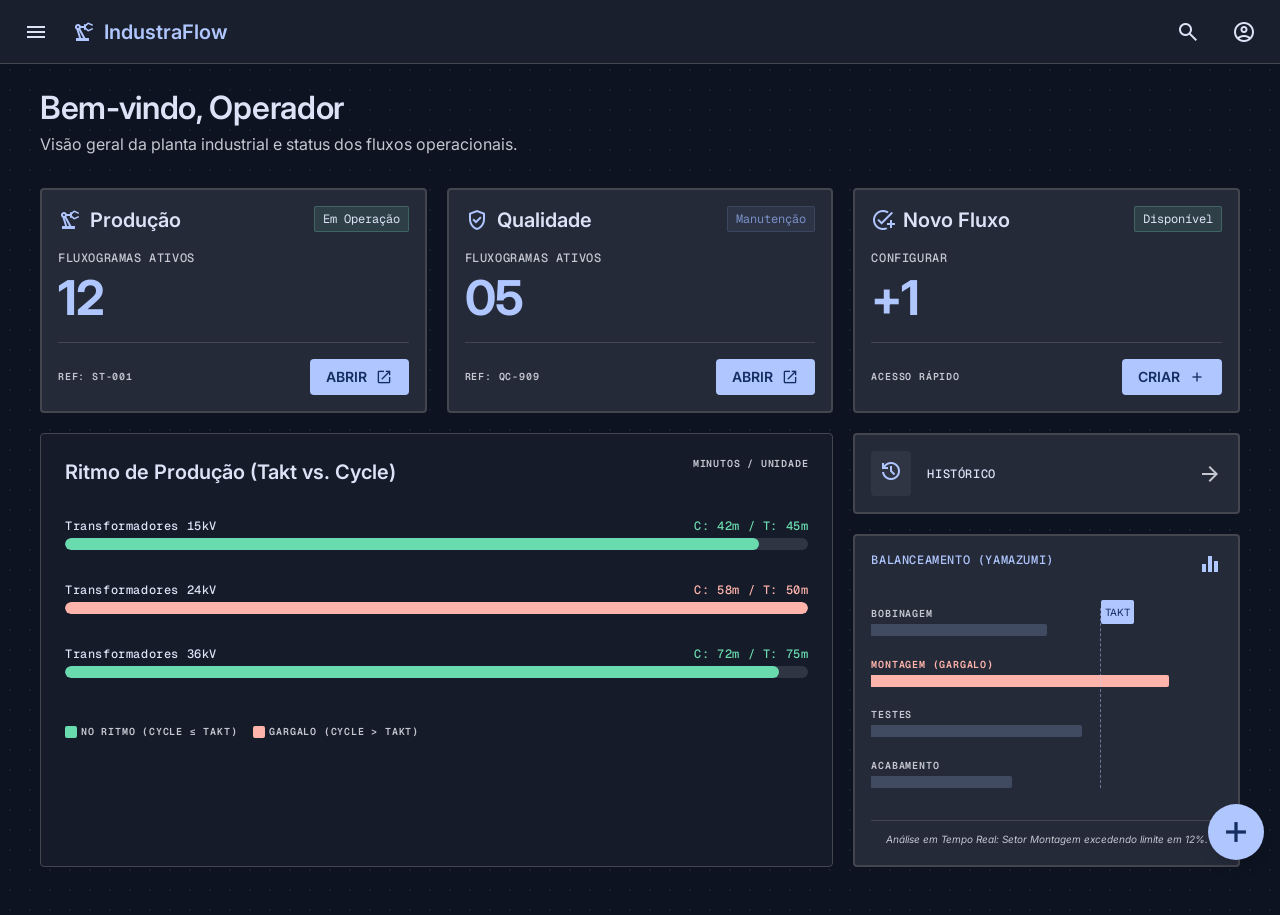
==== dashboard.html @ adefdf3d "feat: Initial commit with IndustraFlow App UI" ====
<!DOCTYPE html>
<html lang="pt-br">
<head>
<meta charset="utf-8"/>
<meta name="viewport" content="width=device-width, initial-scale=1.0"/>
<title>IndustraFlow | Dashboard</title>
<link rel="preconnect" href="https://fonts.googleapis.com"/>
<link href="https://fonts.googleapis.com/css2?family=Inter:wght@400;500;600;700&family=Geist+Mono:wght@400;500;600&family=Material+Symbols+Outlined:opsz,wght,FILL,GRAD@24,400,0,0&display=swap" rel="stylesheet"/>
<link rel="stylesheet" href="style.css"/>
</head>
<body class="selection:bg-secondary selection:text-on-secondary">

<!-- Top Navigation -->
<header class="app-header">
  <div class="header-left">
    <button class="material-symbols-outlined icon-btn" onclick="toggleSidebar()">menu</button>
    <div style="display:flex; align-items:center; gap:8px;">
      <span class="material-symbols-outlined brand-icon">precision_manufacturing</span>
      <h1 class="font-headline-sm text-primary" style="margin:0;">IndustraFlow</h1>
    </div>
  </div>
  <div class="header-right">
    <button class="material-symbols-outlined icon-btn">search</button>
    <button class="material-symbols-outlined icon-btn">account_circle</button>
  </div>
</header>

<!-- Sidebar -->
<div id="sidebar" class="sidebar">
  <div class="sidebar-header">
    <div style="display:flex; align-items:center; gap:8px;">
      <span class="material-symbols-outlined brand-icon">precision_manufacturing</span>
      <span class="font-headline-sm">IndustraFlow</span>
    </div>
    <button class="material-symbols-outlined icon-btn" onclick="toggleSidebar()">close</button>
  </div>
  <nav class="sidebar-nav">
    <a href="dashboard.html" class="nav-item active">
      <span class="material-symbols-outlined" style="font-variation-settings: 'FILL' 1;">dashboard</span>
      <span class="font-label-md">DASHBOARD</span>
    </a>
    <a href="editor.html" class="nav-item">
      <span class="material-symbols-outlined">schema</span>
      <span class="font-label-md">EDITOR</span>
    </a>
    <a href="#" class="nav-item">
      <span class="material-symbols-outlined">analytics</span>
      <span class="font-label-md">MÉTRICAS</span>
    </a>
    <a href="#" class="nav-item">
      <span class="material-symbols-outlined">ios_share</span>
      <span class="font-label-md">COMPARTILHAR</span>
    </a>
  </nav>
  <div class="sidebar-footer">
    <div class="profile-item">
      <span class="material-symbols-outlined text-primary">account_circle</span>
      <span class="font-body-md text-on-surface">Perfil do Operador</span>
    </div>
  </div>
</div>

<main class="main-dashboard flow-grid">
  <!-- Welcome Section -->
  <section class="welcome-sec">
    <h2 class="font-headline-lg" style="margin-bottom:4px;">Bem-vindo, Operador</h2>
    <p class="font-body-lg text-on-surface-variant">Visão geral da planta industrial e status dos fluxos operacionais.</p>
  </section>

  <!-- Dashboard Grid -->
  <div class="dashboard-grid">
    <!-- Setor Produção -->
    <div class="card col-4 status-bar-active">
      <div class="card-header">
        <div class="card-title-group">
          <span class="material-symbols-outlined text-primary">precision_manufacturing</span>
          <h3 class="font-headline-sm">Produção</h3>
        </div>
        <span class="badge badge-active">Em Operação</span>
      </div>
      <div class="card-body">
        <span class="font-label-md text-on-surface-variant">FLUXOGRAMAS ATIVOS</span>
        <span class="font-display-lg text-primary">12</span>
      </div>
      <div class="card-footer">
        <span class="font-label-sm text-on-surface-variant">Ref: ST-001</span>
        <button class="btn-primary" onclick="window.location.href='editor.html'">
          ABRIR <span class="material-symbols-outlined" style="font-size:18px">open_in_new</span>
        </button>
      </div>
    </div>

    <!-- Setor Qualidade -->
    <div class="card col-4 status-bar-maintenance">
      <div class="card-header">
        <div class="card-title-group">
          <span class="material-symbols-outlined text-primary">verified_user</span>
          <h3 class="font-headline-sm">Qualidade</h3>
        </div>
        <span class="badge badge-maint">Manutenção</span>
      </div>
      <div class="card-body">
        <span class="font-label-md text-on-surface-variant">FLUXOGRAMAS ATIVOS</span>
        <span class="font-display-lg text-primary">05</span>
      </div>
      <div class="card-footer">
        <span class="font-label-sm text-on-surface-variant">Ref: QC-909</span>
        <button class="btn-primary" onclick="window.location.href='editor.html'">
          ABRIR <span class="material-symbols-outlined" style="font-size:18px">open_in_new</span>
        </button>
      </div>
    </div>

    <!-- Novo Fluxo -->
    <div class="card col-4 status-bar-active">
      <div class="card-header">
        <div class="card-title-group">
          <span class="material-symbols-outlined text-primary">add_task</span>
          <h3 class="font-headline-sm">Novo Fluxo</h3>
        </div>
        <span class="badge badge-active">Disponível</span>
      </div>
      <div class="card-body">
        <span class="font-label-md text-on-surface-variant">CONFIGURAR</span>
        <span class="font-display-lg text-primary">+1</span>
      </div>
      <div class="card-footer">
        <span class="font-label-sm text-on-surface-variant">Acesso Rápido</span>
        <button class="btn-primary" onclick="window.location.href='editor.html'">
          CRIAR <span class="material-symbols-outlined" style="font-size:18px">add</span>
        </button>
      </div>
    </div>

    <!-- Status Takt -->
    <div class="card col-8 status-card">
      <div class="card-header" style="margin-bottom:16px;">
        <h4 class="font-headline-sm">Ritmo de Produção (Takt vs. Cycle)</h4>
        <span class="font-label-sm text-on-surface-variant">Minutos / Unidade</span>
      </div>
      
      <div class="progress-item">
        <div class="progress-header">
          <span class="font-label-md">Transformadores 15kV</span>
          <span class="font-label-md text-tertiary">C: 42m / T: 45m</span>
        </div>
        <div class="progress-track">
          <div class="progress-fill bg-tertiary" style="width: 93.3%"></div>
        </div>
      </div>

      <div class="progress-item">
        <div class="progress-header">
          <span class="font-label-md">Transformadores 24kV</span>
          <span class="font-label-md text-error">C: 58m / T: 50m</span>
        </div>
        <div class="progress-track">
          <div class="progress-fill bg-error" style="width: 100%"></div>
        </div>
      </div>

      <div class="progress-item">
        <div class="progress-header">
          <span class="font-label-md">Transformadores 36kV</span>
          <span class="font-label-md text-tertiary">C: 72m / T: 75m</span>
        </div>
        <div class="progress-track">
          <div class="progress-fill bg-tertiary" style="width: 96%"></div>
        </div>
      </div>

      <div style="display:flex; gap:16px; margin-top:16px;">
        <div style="display:flex; align-items:center; gap:4px;">
          <div style="width:12px; height:12px; border-radius:2px;" class="bg-tertiary"></div>
          <span class="font-label-sm text-on-surface-variant">No Ritmo (Cycle ≤ Takt)</span>
        </div>
        <div style="display:flex; align-items:center; gap:4px;">
          <div style="width:12px; height:12px; border-radius:2px;" class="bg-error"></div>
          <span class="font-label-sm text-on-surface-variant">Gargalo (Cycle > Takt)</span>
        </div>
      </div>
    </div>

    <!-- Right Side Sidebar Info -->
    <div class="col-4" style="display:flex; flex-direction:column; gap:20px;">
      <div class="card" style="flex-direction:row; justify-content:space-between; align-items:center; cursor:pointer;">
        <div style="display:flex; align-items:center; gap:16px;">
          <div style="padding:8px; background:var(--surface-container-highest); border-radius:4px;">
            <span class="material-symbols-outlined text-primary">history</span>
          </div>
          <span class="font-label-md text-on-surface">HISTÓRICO</span>
        </div>
        <span class="material-symbols-outlined text-on-surface-variant">arrow_forward</span>
      </div>

      <div class="card">
        <div class="card-header" style="margin-bottom:16px;">
          <span class="font-label-md text-primary font-bold">BALANCEAMENTO (YAMAZUMI)</span>
          <span class="material-symbols-outlined text-primary">equalizer</span>
        </div>
        
        <div style="position:relative; height:180px; display:flex; flex-direction:column; justify-content:space-between;">
          <div style="position:absolute; right:25%; top:0; bottom:0; border-left:1px dashed rgba(176,198,255,0.5); z-index:10; display:flex; flex-direction:column; align-items:center;">
            <span style="background:var(--primary); color:var(--on-primary); font-size:10px; padding:2px 4px; border-radius:2px; transform:translateY(-8px);">TAKT</span>
          </div>
          
          <div style="display:flex; flex-direction:column; gap:4px;">
            <span class="font-label-sm text-on-surface-variant">Bobinagem</span>
            <div style="height:12px; background:rgba(176,198,255,0.2); width:50%; border-radius:0 2px 2px 0;"></div>
          </div>
          <div style="display:flex; flex-direction:column; gap:4px;">
            <span class="font-label-sm text-error font-bold">Montagem (Gargalo)</span>
            <div style="height:12px; background:var(--error); width:85%; border-radius:0 2px 2px 0;"></div>
          </div>
          <div style="display:flex; flex-direction:column; gap:4px;">
            <span class="font-label-sm text-on-surface-variant">Testes</span>
            <div style="height:12px; background:rgba(176,198,255,0.2); width:60%; border-radius:0 2px 2px 0;"></div>
          </div>
          <div style="display:flex; flex-direction:column; gap:4px;">
            <span class="font-label-sm text-on-surface-variant">Acabamento</span>
            <div style="height:12px; background:rgba(176,198,255,0.2); width:40%; border-radius:0 2px 2px 0;"></div>
          </div>
        </div>
        <p style="font-size:10px; color:var(--on-surface-variant); font-style:italic; text-align:center; border-top:1px solid var(--outline-variant); padding-top:8px; margin-top:16px;">
          Análise em Tempo Real: Setor Montagem excedendo limite em 12%.
        </p>
      </div>
    </div>

  </div>
</main>

<button class="fab" onclick="window.location.href='editor.html'">
  <span class="material-symbols-outlined" style="font-variation-settings: 'wght' 600; font-size: 32px;">add</span>
</button>

<script>
function toggleSidebar() {
  document.getElementById('sidebar').classList.toggle('open');
}
</script>
</body>
</html>
---- style.css ----
@charset "UTF-8";

/* ==========================================================================
   CSS VARIABLES - IndustraFlow Design System
   ========================================================================== */
:root {
  /* Colors */
  --surface: #0d1321;
  --surface-dim: #0d1321;
  --surface-bright: #333948;
  --surface-container-lowest: #080e1b;
  --surface-container-low: #151b29;
  --surface-container: #191f2d;
  --surface-container-high: #242a38;
  --surface-container-highest: #2f3543;
  --on-surface: #dde2f6;
  --on-surface-variant: #c5c6d0;
  --inverse-surface: #dde2f6;
  --inverse-on-surface: #2a303f;
  --outline: #8e909a;
  --outline-variant: #44464f;
  --primary: #b0c6ff;
  --on-primary: #152e60;
  --primary-container: #7a90c7;
  --on-primary-container: #0c2759;
  --inverse-primary: #475d91;
  --secondary: #b3ccc1;
  --on-secondary: #1e352d;
  --secondary-container: #374e45;
  --on-secondary-container: #a5beb3;
  --tertiary: #6adbaf;
  --on-tertiary: #003827;
  --tertiary-container: #28a37b;
  --on-tertiary-container: #003121;
  --error: #ffb4ab;
  --on-error: #690005;
  --error-container: #93000a;
  --on-error-container: #ffdad6;
  --background: #0d1321;
  --on-background: #dde2f6;
  --surface-variant: #2f3543;

  /* Typography */
  --font-sans: 'Inter', sans-serif;
  --font-mono: 'Geist Mono', 'Geist', monospace;

  /* Layout & Spacing */
  --spacing-xs: 4px;
  --spacing-sm: 8px;
  --spacing-md: 16px;
  --spacing-lg: 24px;
  --spacing-xl: 32px;
  --grid-gutter: 20px;
  --canvas-margin: 40px;

  /* Shapes */
  --radius-sm: 2px;
  --radius-md: 4px;
  --radius-lg: 8px;
  --radius-xl: 12px;
  --radius-full: 9999px;
}

/* ==========================================================================
   RESET & BASE
   ========================================================================== */
*, *::before, *::after { box-sizing: border-box; }
body {
  margin: 0;
  padding: 0;
  background-color: var(--background);
  color: var(--on-background);
  font-family: var(--font-sans);
  font-size: 14px;
  line-height: 20px;
  -webkit-font-smoothing: antialiased;
}

h1, h2, h3, h4, p { margin: 0; }
a { text-decoration: none; color: inherit; }
button { border: none; background: none; cursor: pointer; font: inherit; color: inherit; }
input { font: inherit; }

/* ==========================================================================
   TYPOGRAPHY
   ========================================================================== */
.font-display-lg { font-size: 48px; font-weight: 700; line-height: 56px; letter-spacing: -0.02em; }
.font-headline-lg { font-size: 32px; font-weight: 600; line-height: 40px; letter-spacing: -0.01em; }
.font-headline-md { font-size: 24px; font-weight: 600; line-height: 32px; }
.font-headline-sm { font-size: 20px; font-weight: 600; line-height: 28px; }
.font-body-lg { font-size: 16px; font-weight: 400; line-height: 24px; }
.font-label-md { font-family: var(--font-mono); font-size: 12px; font-weight: 500; line-height: 16px; letter-spacing: 0.05em; }
.font-label-sm { font-family: var(--font-mono); font-size: 10px; font-weight: 600; line-height: 12px; letter-spacing: 0.08em; text-transform: uppercase; }

/* ==========================================================================
   UTILITIES
   ========================================================================== */
.dot-grid {
  background-image: radial-gradient(circle, var(--outline-variant) 1px, transparent 1px);
  background-size: 20px 20px;
}
.flow-grid {
  background-image: radial-gradient(rgba(142, 144, 154, 0.1) 1px, transparent 1px);
  background-size: 20px 20px;
}
.glass-panel {
  backdrop-filter: blur(12px);
  background-color: rgba(25, 31, 45, 0.8);
}
.diamond { clip-path: polygon(50% 0%, 100% 50%, 50% 100%, 0% 50%); }

.text-primary { color: var(--primary); }
.text-tertiary { color: var(--tertiary); }
.text-error { color: var(--error); }
.text-on-surface { color: var(--on-surface); }
.text-on-surface-variant { color: var(--on-surface-variant); }

/* ==========================================================================
   COMPONENTS
   ========================================================================== */
/* Buttons */
.btn-primary {
  background-color: var(--primary);
  color: var(--on-primary);
  padding: var(--spacing-sm) var(--spacing-md);
  border-radius: var(--radius-md);
  font-weight: 600;
  display: inline-flex;
  align-items: center;
  justify-content: center;
  gap: var(--spacing-sm);
  transition: all 0.2s ease;
}
.btn-primary:hover { filter: brightness(1.1); }
.btn-primary:active { transform: scale(0.95); }
.btn-full { width: 100%; padding: var(--spacing-md); }

/* Status Bars */
.status-bar-active { border-left: 4px solid #87f8ca; }
.status-bar-warning { border-left: 4px solid #ffb4ab; }
.status-bar-maintenance { border-left: 4px solid #7a90c7; }

/* ==========================================================================
   PAGE: LOGIN
   ========================================================================== */
.page-login { overflow: hidden; }
.topbar {
  position: fixed; top: 0; width: 100%; z-index: 50;
  padding: var(--spacing-sm) var(--spacing-md);
  background-color: var(--surface);
  border-bottom: 1px solid var(--outline-variant);
  display: flex; align-items: center; justify-content: space-between;
}
.topbar-brand { display: flex; align-items: center; gap: var(--spacing-sm); }
.brand-icon { color: var(--primary); }
.brand-name { font-size: 20px; font-weight: 700; letter-spacing: -0.02em; }

.login-main {
  position: relative; min-height: 100vh; width: 100%;
  display: flex; align-items: center; justify-content: center;
  padding: 0 var(--canvas-margin);
}
.login-card {
  width: 100%; max-width: 440px; z-index: 10;
  border: 2px solid var(--outline-variant);
  border-radius: var(--radius-lg);
  padding: var(--spacing-xl);
  box-shadow: 0 0 15px rgba(176, 198, 255, 0.05);
  transition: border-color 0.3s ease;
}
.login-card:hover { border-color: var(--primary); }

.login-brand-block { display: flex; flex-direction: column; align-items: center; margin-bottom: var(--spacing-xl); }
.login-icon-wrap { position: relative; width: 80px; height: 80px; margin-bottom: var(--spacing-md); display: flex; align-items: center; justify-content: center; }
.login-icon-glow { position: absolute; inset: 0; background-color: rgba(176, 198, 255, 0.2); border-radius: 50%; filter: blur(16px); }
.login-icon { position: relative; z-index: 10; font-size: 48px; color: var(--primary); }
.login-title { font-size: 24px; font-weight: 600; margin-bottom: var(--spacing-xs); }
.login-subtitle { font-family: var(--font-mono); font-size: 12px; color: var(--on-surface-variant); letter-spacing: 0.1em; }

.login-form { display: flex; flex-direction: column; gap: var(--spacing-lg); }
.field-group { display: flex; flex-direction: column; gap: var(--spacing-xs); }
.field-label { font-family: var(--font-mono); font-size: 10px; color: var(--outline); text-transform: uppercase; letter-spacing: 0.05em; }
.field-wrap { position: relative; display: flex; align-items: center; }
.field-icon { position: absolute; left: var(--spacing-md); color: var(--outline); font-size: 20px; }
.field-input {
  width: 100%; padding: var(--spacing-md) var(--spacing-md) var(--spacing-md) 48px;
  background-color: var(--surface-container-low);
  border: 1px solid var(--outline-variant);
  border-radius: var(--radius-md);
  color: var(--on-surface); outline: none; transition: all 0.2s;
}
.field-input:focus { border-color: var(--primary); box-shadow: 0 0 0 1px var(--primary); }

.login-options { display: flex; align-items: center; justify-content: space-between; }
.checkbox-label { display: flex; align-items: center; gap: var(--spacing-sm); cursor: pointer; }
.checkbox-input { width: 16px; height: 16px; accent-color: var(--primary); }
.checkbox-text { font-family: var(--font-mono); font-size: 12px; color: var(--on-surface-variant); }
.link-primary { font-family: var(--font-mono); font-size: 12px; color: var(--primary); }
.link-primary:hover { text-decoration: underline; }

.spin { animation: spin 1s linear infinite; }
@keyframes spin { 100% { transform: rotate(360deg); } }

.atm-corner { position: absolute; width: 120px; height: 120px; border-color: var(--outline-variant); opacity: 0.2; pointer-events: none; }
.atm-tl { top: 80px; left: 80px; border-left: 1px solid; border-top: 1px solid; }
.atm-br { bottom: 80px; right: 80px; border-right: 1px solid; border-bottom: 1px solid; }
.atm-watermark { position: absolute; top: 50%; left: 40px; transform: translateY(-50%) rotate(90deg); font-family: var(--font-mono); font-size: 10px; color: var(--outline); letter-spacing: 0.5em; opacity: 0.3; user-select: none; }

.login-footer {
  position: fixed; bottom: 0; width: 100%;
  padding: var(--spacing-lg) var(--canvas-margin);
  background-color: var(--surface-container-lowest);
  border-top: 1px solid var(--outline-variant);
  display: flex; flex-direction: column; align-items: center; justify-content: space-between; gap: var(--spacing-md);
}
@media (min-width: 768px) { .login-footer { flex-direction: row; } }
.footer-left { display: flex; align-items: center; gap: var(--spacing-md); }
.footer-brand { font-family: var(--font-mono); font-size: 12px; font-weight: 600; color: var(--outline); }
.footer-copy { font-family: var(--font-mono); font-size: 10px; color: var(--secondary); }
.footer-links { display: flex; gap: var(--spacing-lg); }
.footer-links a { font-family: var(--font-mono); font-size: 10px; color: var(--on-surface-variant); }
.footer-links a:hover { color: var(--primary); }

/* ==========================================================================
   LAYOUTS (Dashboard & Editor)
   ========================================================================== */
.app-header {
  position: fixed; top: 0; width: 100%; z-index: 50; height: 64px;
  background-color: var(--surface-container);
  border-bottom: 1px solid var(--outline-variant);
  display: flex; align-items: center; justify-content: space-between; padding: 0 var(--spacing-md);
}
.header-left, .header-right { display: flex; align-items: center; gap: var(--spacing-md); }
.icon-btn { padding: 8px; border-radius: var(--radius-full); transition: all 0.2s; color: var(--on-surface); }
.icon-btn:hover { background-color: var(--surface-bright); }
.icon-btn:active { transform: scale(0.95); }

.sidebar {
  position: fixed; top: 0; left: 0; bottom: 0; width: 288px; z-index: 60;
  background-color: var(--surface-container-highest);
  border-right: 1px solid var(--outline-variant);
  transform: translateX(-100%); transition: transform 0.3s ease;
  display: flex; flex-direction: column;
}
.sidebar.open { transform: translateX(0); }
.sidebar-header { height: 64px; display: flex; align-items: center; justify-content: space-between; padding: 0 var(--spacing-md); border-bottom: 1px solid var(--outline-variant); background-color: var(--surface-container); }
.sidebar-nav { flex: 1; padding: var(--spacing-md) var(--spacing-sm); display: flex; flex-direction: column; gap: var(--spacing-xs); }
.nav-item {
  display: flex; align-items: center; gap: var(--spacing-md);
  padding: var(--spacing-sm) var(--spacing-md); border-radius: var(--radius-lg);
  color: var(--on-surface-variant); transition: all 0.2s;
}
.nav-item:hover { background-color: var(--surface-variant); color: var(--on-surface); }
.nav-item.active { background-color: var(--primary); color: var(--on-primary); box-shadow: 0 4px 6px -1px rgba(0, 0, 0, 0.1); }
.sidebar-footer { padding: var(--spacing-md); border-top: 1px solid var(--outline-variant); }
.profile-item { display: flex; align-items: center; gap: var(--spacing-sm); }

/* ==========================================================================
   PAGE: DASHBOARD
   ========================================================================== */
.main-dashboard { padding: 88px var(--canvas-margin) 48px; min-height: 100vh; }
.welcome-sec { max-width: 1200px; margin: 0 auto var(--spacing-xl); }

.dashboard-grid {
  max-width: 1200px; margin: 0 auto;
  display: grid; grid-template-columns: 1fr; gap: var(--grid-gutter);
}
@media (min-width: 768px) { .dashboard-grid { grid-template-columns: repeat(12, 1fr); } }

.card {
  background-color: var(--surface-container-high);
  border: 2px solid var(--outline-variant);
  border-radius: var(--radius-md); padding: var(--spacing-md);
  display: flex; flex-direction: column; gap: var(--spacing-md);
  transition: all 0.2s;
}
.card:hover { border-color: var(--primary); }
.col-4 { grid-column: span 4; }
.col-8 { grid-column: span 8; }

.card-header { display: flex; justify-content: space-between; align-items: flex-start; }
.card-title-group { display: flex; align-items: center; gap: var(--spacing-sm); }
.badge { font-family: var(--font-mono); font-size: 12px; padding: 2px 8px; border-radius: var(--radius-sm); border: 1px solid; }
.badge-active { background-color: rgba(135, 248, 202, 0.1); color: var(--tertiary-fixed); border-color: rgba(135, 248, 202, 0.2); }
.badge-maint { background-color: rgba(122, 144, 199, 0.1); color: var(--primary-container); border-color: rgba(122, 144, 199, 0.2); }

.card-body { display: flex; flex-direction: column; gap: var(--spacing-xs); margin-top: auto; }
.card-footer { padding-top: var(--spacing-md); border-top: 1px solid var(--outline-variant); display: flex; justify-content: space-between; align-items: center; }

/* Status Card styling */
.status-card { background-color: var(--surface-container-low); padding: var(--spacing-lg); border-width: 1px; position: relative; overflow: hidden; }
.progress-item { display: flex; flex-direction: column; gap: var(--spacing-xs); margin-bottom: var(--spacing-md); }
.progress-header { display: flex; justify-content: space-between; }
.progress-track { height: 12px; background-color: var(--surface-variant); border-radius: var(--radius-full); overflow: hidden; }
.progress-fill { height: 100%; border-radius: var(--radius-full); }
.bg-tertiary { background-color: var(--tertiary); }
.bg-error { background-color: var(--error); }

.fab {
  position: fixed; bottom: 40px; right: var(--spacing-md); z-index: 40;
  width: 56px; height: 56px; border-radius: var(--radius-full);
  background-color: var(--primary); color: var(--on-primary);
  display: flex; align-items: center; justify-content: center;
  box-shadow: 0 10px 15px -3px rgba(0, 0, 0, 0.1); transition: all 0.2s;
}
.fab:hover { filter: brightness(1.1); }
.fab:active { transform: scale(0.9); }

/* ==========================================================================
   PAGE: EDITOR
   ========================================================================== */
.main-editor { position: relative; width: 100%; height: 100vh; padding-top: 64px; padding-bottom: 96px; overflow: hidden; background-color: var(--surface-dim); }
.canvas-container { position: absolute; inset: 0; padding: var(--canvas-margin); display: flex; flex-direction: column; align-items: center; gap: var(--spacing-xl); overflow-y: auto; }

.node { position: relative; z-index: 10; background-color: var(--surface-container-high); box-shadow: 0 10px 15px -3px rgba(0, 0, 0, 0.3); }
.node-start { width: 192px; border: 1px solid var(--outline); border-radius: var(--radius-full); padding: var(--spacing-sm); display: flex; align-items: center; gap: var(--spacing-sm); }
.node-start .indicator { width: 4px; height: 32px; background-color: var(--tertiary); border-radius: var(--radius-full); }
.node-process { width: 224px; border: 1px solid var(--primary); border-radius: var(--radius-lg); padding: var(--spacing-md); display: flex; flex-direction: column; gap: var(--spacing-sm); }
.node-process .left-bar { position: absolute; top: 0; left: 0; width: 4px; height: 100%; background-color: var(--primary); border-radius: var(--radius-lg) 0 0 var(--radius-lg); }
.node-decision { width: 160px; height: 160px; display: flex; flex-direction: column; align-items: center; justify-content: center; padding: var(--spacing-md); text-align: center; background: none; box-shadow: none; }
.node-decision .bg-diamond { position: absolute; inset: 0; background-color: var(--surface-container-high); border: 1px solid var(--outline-variant); z-index: -1; }

.arrow { height: 48px; width: 1px; background-color: var(--outline-variant); position: relative; }
.arrow::after { content: ''; position: absolute; bottom: 0; left: 50%; transform: translateX(-50%) rotate(45deg); width: 8px; height: 8px; border-bottom: 1px solid var(--outline-variant); border-right: 1px solid var(--outline-variant); }

.bottom-sheet {
  position: fixed; bottom: 0; left: 0; width: 100%; z-index: 40;
  padding: var(--spacing-md) var(--spacing-md) var(--spacing-xl);
  border-radius: var(--radius-xl) var(--radius-xl) 0 0;
  display: flex; flex-direction: column; gap: var(--spacing-md);
}
.sheet-handle { width: 48px; height: 4px; background-color: var(--outline-variant); border-radius: var(--radius-full); align-self: center; margin-bottom: var(--spacing-xs); }
.tools-grid { display: flex; justify-content: center; gap: var(--spacing-md); flex-wrap: wrap; }
.tool-item { display: flex; flex-direction: column; align-items: center; gap: var(--spacing-xs); }
.tool-btn {
  width: 48px; height: 40px; background-color: var(--surface-container-low);
  border: 1px solid var(--outline-variant); border-radius: var(--radius-md);
  display: flex; align-items: center; justify-content: center;
  transition: all 0.2s;
}
.tool-btn:hover { border-color: var(--primary); background-color: var(--surface-bright); }
.tool-diamond { transform: scale(0.75); }
.tool-diamond .inner { width: 16px; height: 16px; border: 1px solid var(--on-surface-variant); transform: rotate(45deg); }
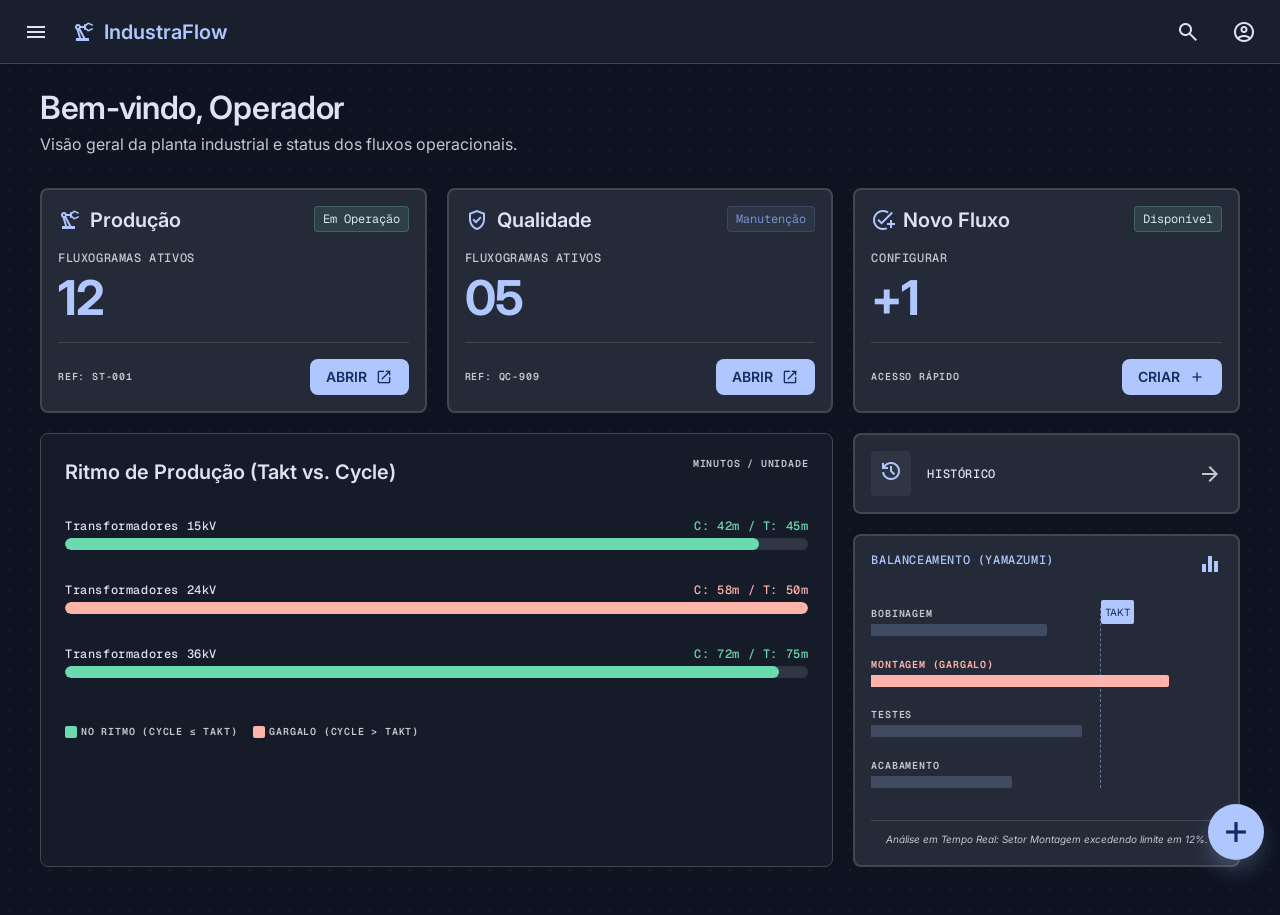
==== commit 93d603b0: "update: link sidebar to export page" ====
--- a/dashboard.html
+++ b/dashboard.html
@@ -1,243 +1,254 @@
 <!DOCTYPE html>
 <html lang="pt-br">
+
 <head>
-<meta charset="utf-8"/>
-<meta name="viewport" content="width=device-width, initial-scale=1.0"/>
-<title>IndustraFlow | Dashboard</title>
-<link rel="preconnect" href="https://fonts.googleapis.com"/>
-<link href="https://fonts.googleapis.com/css2?family=Inter:wght@400;500;600;700&family=Geist+Mono:wght@400;500;600&family=Material+Symbols+Outlined:opsz,wght,FILL,GRAD@24,400,0,0&display=swap" rel="stylesheet"/>
-<link rel="stylesheet" href="style.css"/>
+  <meta charset="utf-8" />
+  <meta name="viewport" content="width=device-width, initial-scale=1.0" />
+  <title>IndustraFlow | Dashboard</title>
+  <link rel="preconnect" href="https://fonts.googleapis.com" />
+  <link
+    href="https://fonts.googleapis.com/css2?family=Inter:wght@400;500;600;700&family=Geist+Mono:wght@400;500;600&family=Material+Symbols+Outlined:opsz,wght,FILL,GRAD@24,400,0,0&display=swap"
+    rel="stylesheet" />
+  <link rel="stylesheet" href="style.css" />
 </head>
+
 <body class="selection:bg-secondary selection:text-on-secondary">
 
-<!-- Top Navigation -->
-<header class="app-header">
-  <div class="header-left">
-    <button class="material-symbols-outlined icon-btn" onclick="toggleSidebar()">menu</button>
-    <div style="display:flex; align-items:center; gap:8px;">
-      <span class="material-symbols-outlined brand-icon">precision_manufacturing</span>
-      <h1 class="font-headline-sm text-primary" style="margin:0;">IndustraFlow</h1>
+  <!-- Top Navigation -->
+  <header class="app-header">
+    <div class="header-left">
+      <button class="material-symbols-outlined icon-btn" onclick="toggleSidebar()">menu</button>
+      <div style="display:flex; align-items:center; gap:8px;">
+        <span class="material-symbols-outlined brand-icon">precision_manufacturing</span>
+        <h1 class="font-headline-sm text-primary" style="margin:0;">IndustraFlow</h1>
+      </div>
+    </div>
+    <div class="header-right">
+      <button class="material-symbols-outlined icon-btn">search</button>
+      <button class="material-symbols-outlined icon-btn">account_circle</button>
+    </div>
+  </header>
+
+  <!-- Sidebar -->
+  <div id="sidebar" class="sidebar">
+    <div class="sidebar-header">
+      <div style="display:flex; align-items:center; gap:8px;">
+        <span class="material-symbols-outlined brand-icon">precision_manufacturing</span>
+        <span class="font-headline-sm">IndustraFlow</span>
+      </div>
+      <button class="material-symbols-outlined icon-btn" onclick="toggleSidebar()">close</button>
+    </div>
+    <nav class="sidebar-nav">
+      <a href="dashboard.html" class="nav-item active">
+        <span class="material-symbols-outlined" style="font-variation-settings: 'FILL' 1;">dashboard</span>
+        <span class="font-label-md">DASHBOARD</span>
+      </a>
+      <a href="editor.html" class="nav-item">
+        <span class="material-symbols-outlined">schema</span>
+        <span class="font-label-md">EDITOR</span>
+      </a>
+      <a href="#" class="nav-item">
+        <span class="material-symbols-outlined">analytics</span>
+        <span class="font-label-md">MÉTRICAS</span>
+      </a>
+      <a href="#" class="nav-item">
+        <span class="material-symbols-outlined">ios_share</span>
+        <span class="font-label-md">COMPARTILHAR</span>
+      </a>
+    </nav>
+    <div class="sidebar-footer">
+      <div class="profile-item">
+        <span class="material-symbols-outlined text-primary">account_circle</span>
+        <span class="font-body-md text-on-surface">Perfil do Operador</span>
+      </div>
     </div>
   </div>
-  <div class="header-right">
-    <button class="material-symbols-outlined icon-btn">search</button>
-    <button class="material-symbols-outlined icon-btn">account_circle</button>
-  </div>
-</header>
-
-<!-- Sidebar -->
-<div id="sidebar" class="sidebar">
-  <div class="sidebar-header">
-    <div style="display:flex; align-items:center; gap:8px;">
-      <span class="material-symbols-outlined brand-icon">precision_manufacturing</span>
-      <span class="font-headline-sm">IndustraFlow</span>
-    </div>
-    <button class="material-symbols-outlined icon-btn" onclick="toggleSidebar()">close</button>
-  </div>
-  <nav class="sidebar-nav">
-    <a href="dashboard.html" class="nav-item active">
-      <span class="material-symbols-outlined" style="font-variation-settings: 'FILL' 1;">dashboard</span>
-      <span class="font-label-md">DASHBOARD</span>
-    </a>
-    <a href="editor.html" class="nav-item">
-      <span class="material-symbols-outlined">schema</span>
-      <span class="font-label-md">EDITOR</span>
-    </a>
-    <a href="#" class="nav-item">
-      <span class="material-symbols-outlined">analytics</span>
-      <span class="font-label-md">MÉTRICAS</span>
-    </a>
-    <a href="#" class="nav-item">
-      <span class="material-symbols-outlined">ios_share</span>
-      <span class="font-label-md">COMPARTILHAR</span>
-    </a>
-  </nav>
-  <div class="sidebar-footer">
-    <div class="profile-item">
-      <span class="material-symbols-outlined text-primary">account_circle</span>
-      <span class="font-body-md text-on-surface">Perfil do Operador</span>
-    </div>
-  </div>
-</div>
-
-<main class="main-dashboard flow-grid">
-  <!-- Welcome Section -->
-  <section class="welcome-sec">
-    <h2 class="font-headline-lg" style="margin-bottom:4px;">Bem-vindo, Operador</h2>
-    <p class="font-body-lg text-on-surface-variant">Visão geral da planta industrial e status dos fluxos operacionais.</p>
-  </section>
-
-  <!-- Dashboard Grid -->
-  <div class="dashboard-grid">
-    <!-- Setor Produção -->
-    <div class="card col-4 status-bar-active">
-      <div class="card-header">
-        <div class="card-title-group">
-          <span class="material-symbols-outlined text-primary">precision_manufacturing</span>
-          <h3 class="font-headline-sm">Produção</h3>
-        </div>
-        <span class="badge badge-active">Em Operação</span>
-      </div>
-      <div class="card-body">
-        <span class="font-label-md text-on-surface-variant">FLUXOGRAMAS ATIVOS</span>
-        <span class="font-display-lg text-primary">12</span>
-      </div>
-      <div class="card-footer">
-        <span class="font-label-sm text-on-surface-variant">Ref: ST-001</span>
-        <button class="btn-primary" onclick="window.location.href='editor.html'">
-          ABRIR <span class="material-symbols-outlined" style="font-size:18px">open_in_new</span>
-        </button>
-      </div>
-    </div>
-
-    <!-- Setor Qualidade -->
-    <div class="card col-4 status-bar-maintenance">
-      <div class="card-header">
-        <div class="card-title-group">
-          <span class="material-symbols-outlined text-primary">verified_user</span>
-          <h3 class="font-headline-sm">Qualidade</h3>
-        </div>
-        <span class="badge badge-maint">Manutenção</span>
-      </div>
-      <div class="card-body">
-        <span class="font-label-md text-on-surface-variant">FLUXOGRAMAS ATIVOS</span>
-        <span class="font-display-lg text-primary">05</span>
-      </div>
-      <div class="card-footer">
-        <span class="font-label-sm text-on-surface-variant">Ref: QC-909</span>
-        <button class="btn-primary" onclick="window.location.href='editor.html'">
-          ABRIR <span class="material-symbols-outlined" style="font-size:18px">open_in_new</span>
-        </button>
-      </div>
-    </div>
-
-    <!-- Novo Fluxo -->
-    <div class="card col-4 status-bar-active">
-      <div class="card-header">
-        <div class="card-title-group">
-          <span class="material-symbols-outlined text-primary">add_task</span>
-          <h3 class="font-headline-sm">Novo Fluxo</h3>
-        </div>
-        <span class="badge badge-active">Disponível</span>
-      </div>
-      <div class="card-body">
-        <span class="font-label-md text-on-surface-variant">CONFIGURAR</span>
-        <span class="font-display-lg text-primary">+1</span>
-      </div>
-      <div class="card-footer">
-        <span class="font-label-sm text-on-surface-variant">Acesso Rápido</span>
-        <button class="btn-primary" onclick="window.location.href='editor.html'">
-          CRIAR <span class="material-symbols-outlined" style="font-size:18px">add</span>
-        </button>
-      </div>
-    </div>
-
-    <!-- Status Takt -->
-    <div class="card col-8 status-card">
-      <div class="card-header" style="margin-bottom:16px;">
-        <h4 class="font-headline-sm">Ritmo de Produção (Takt vs. Cycle)</h4>
-        <span class="font-label-sm text-on-surface-variant">Minutos / Unidade</span>
-      </div>
-      
-      <div class="progress-item">
-        <div class="progress-header">
-          <span class="font-label-md">Transformadores 15kV</span>
-          <span class="font-label-md text-tertiary">C: 42m / T: 45m</span>
-        </div>
-        <div class="progress-track">
-          <div class="progress-fill bg-tertiary" style="width: 93.3%"></div>
-        </div>
-      </div>
-
-      <div class="progress-item">
-        <div class="progress-header">
-          <span class="font-label-md">Transformadores 24kV</span>
-          <span class="font-label-md text-error">C: 58m / T: 50m</span>
-        </div>
-        <div class="progress-track">
-          <div class="progress-fill bg-error" style="width: 100%"></div>
-        </div>
-      </div>
-
-      <div class="progress-item">
-        <div class="progress-header">
-          <span class="font-label-md">Transformadores 36kV</span>
-          <span class="font-label-md text-tertiary">C: 72m / T: 75m</span>
-        </div>
-        <div class="progress-track">
-          <div class="progress-fill bg-tertiary" style="width: 96%"></div>
-        </div>
-      </div>
-
-      <div style="display:flex; gap:16px; margin-top:16px;">
-        <div style="display:flex; align-items:center; gap:4px;">
-          <div style="width:12px; height:12px; border-radius:2px;" class="bg-tertiary"></div>
-          <span class="font-label-sm text-on-surface-variant">No Ritmo (Cycle ≤ Takt)</span>
-        </div>
-        <div style="display:flex; align-items:center; gap:4px;">
-          <div style="width:12px; height:12px; border-radius:2px;" class="bg-error"></div>
-          <span class="font-label-sm text-on-surface-variant">Gargalo (Cycle > Takt)</span>
-        </div>
-      </div>
-    </div>
-
-    <!-- Right Side Sidebar Info -->
-    <div class="col-4" style="display:flex; flex-direction:column; gap:20px;">
-      <div class="card" style="flex-direction:row; justify-content:space-between; align-items:center; cursor:pointer;">
-        <div style="display:flex; align-items:center; gap:16px;">
-          <div style="padding:8px; background:var(--surface-container-highest); border-radius:4px;">
-            <span class="material-symbols-outlined text-primary">history</span>
-          </div>
-          <span class="font-label-md text-on-surface">HISTÓRICO</span>
-        </div>
-        <span class="material-symbols-outlined text-on-surface-variant">arrow_forward</span>
-      </div>
-
-      <div class="card">
+
+  <main class="main-dashboard flow-grid">
+    <!-- Welcome Section -->
+    <section class="welcome-sec">
+      <h2 class="font-headline-lg" style="margin-bottom:4px;">Bem-vindo, Operador</h2>
+      <p class="font-body-lg text-on-surface-variant">Visão geral da planta industrial e status dos fluxos operacionais.
+      </p>
+    </section>
+
+    <!-- Dashboard Grid -->
+    <div class="dashboard-grid">
+      <!-- Setor Produção -->
+      <div class="card col-4 status-bar-active">
+        <div class="card-header">
+          <div class="card-title-group">
+            <span class="material-symbols-outlined text-primary">precision_manufacturing</span>
+            <h3 class="font-headline-sm">Produção</h3>
+          </div>
+          <span class="badge badge-active">Em Operação</span>
+        </div>
+        <div class="card-body">
+          <span class="font-label-md text-on-surface-variant">FLUXOGRAMAS ATIVOS</span>
+          <span class="font-display-lg text-primary">12</span>
+        </div>
+        <div class="card-footer">
+          <span class="font-label-sm text-on-surface-variant">Ref: ST-001</span>
+          <button class="btn-primary" onclick="window.location.href='editor.html'">
+            ABRIR <span class="material-symbols-outlined" style="font-size:18px">open_in_new</span>
+          </button>
+        </div>
+      </div>
+
+      <!-- Setor Qualidade -->
+      <div class="card col-4 status-bar-maintenance">
+        <div class="card-header">
+          <div class="card-title-group">
+            <span class="material-symbols-outlined text-primary">verified_user</span>
+            <h3 class="font-headline-sm">Qualidade</h3>
+          </div>
+          <span class="badge badge-maint">Manutenção</span>
+        </div>
+        <div class="card-body">
+          <span class="font-label-md text-on-surface-variant">FLUXOGRAMAS ATIVOS</span>
+          <span class="font-display-lg text-primary">05</span>
+        </div>
+        <div class="card-footer">
+          <span class="font-label-sm text-on-surface-variant">Ref: QC-909</span>
+          <button class="btn-primary" onclick="window.location.href='editor.html'">
+            ABRIR <span class="material-symbols-outlined" style="font-size:18px">open_in_new</span>
+          </button>
+        </div>
+      </div>
+
+      <!-- Novo Fluxo -->
+      <div class="card col-4 status-bar-active">
+        <div class="card-header">
+          <div class="card-title-group">
+            <span class="material-symbols-outlined text-primary">add_task</span>
+            <h3 class="font-headline-sm">Novo Fluxo</h3>
+          </div>
+          <span class="badge badge-active">Disponível</span>
+        </div>
+        <div class="card-body">
+          <span class="font-label-md text-on-surface-variant">CONFIGURAR</span>
+          <span class="font-display-lg text-primary">+1</span>
+        </div>
+        <div class="card-footer">
+          <span class="font-label-sm text-on-surface-variant">Acesso Rápido</span>
+          <button class="btn-primary" onclick="window.location.href='editor.html'">
+            CRIAR <span class="material-symbols-outlined" style="font-size:18px">add</span>
+          </button>
+        </div>
+      </div>
+
+      <!-- Status Takt -->
+      <div class="card col-8 status-card">
         <div class="card-header" style="margin-bottom:16px;">
-          <span class="font-label-md text-primary font-bold">BALANCEAMENTO (YAMAZUMI)</span>
-          <span class="material-symbols-outlined text-primary">equalizer</span>
-        </div>
-        
-        <div style="position:relative; height:180px; display:flex; flex-direction:column; justify-content:space-between;">
-          <div style="position:absolute; right:25%; top:0; bottom:0; border-left:1px dashed rgba(176,198,255,0.5); z-index:10; display:flex; flex-direction:column; align-items:center;">
-            <span style="background:var(--primary); color:var(--on-primary); font-size:10px; padding:2px 4px; border-radius:2px; transform:translateY(-8px);">TAKT</span>
-          </div>
-          
-          <div style="display:flex; flex-direction:column; gap:4px;">
-            <span class="font-label-sm text-on-surface-variant">Bobinagem</span>
-            <div style="height:12px; background:rgba(176,198,255,0.2); width:50%; border-radius:0 2px 2px 0;"></div>
-          </div>
-          <div style="display:flex; flex-direction:column; gap:4px;">
-            <span class="font-label-sm text-error font-bold">Montagem (Gargalo)</span>
-            <div style="height:12px; background:var(--error); width:85%; border-radius:0 2px 2px 0;"></div>
-          </div>
-          <div style="display:flex; flex-direction:column; gap:4px;">
-            <span class="font-label-sm text-on-surface-variant">Testes</span>
-            <div style="height:12px; background:rgba(176,198,255,0.2); width:60%; border-radius:0 2px 2px 0;"></div>
-          </div>
-          <div style="display:flex; flex-direction:column; gap:4px;">
-            <span class="font-label-sm text-on-surface-variant">Acabamento</span>
-            <div style="height:12px; background:rgba(176,198,255,0.2); width:40%; border-radius:0 2px 2px 0;"></div>
-          </div>
-        </div>
-        <p style="font-size:10px; color:var(--on-surface-variant); font-style:italic; text-align:center; border-top:1px solid var(--outline-variant); padding-top:8px; margin-top:16px;">
-          Análise em Tempo Real: Setor Montagem excedendo limite em 12%.
-        </p>
-      </div>
-    </div>
-
-  </div>
-</main>
-
-<button class="fab" onclick="window.location.href='editor.html'">
-  <span class="material-symbols-outlined" style="font-variation-settings: 'wght' 600; font-size: 32px;">add</span>
-</button>
-
-<script>
-function toggleSidebar() {
-  document.getElementById('sidebar').classList.toggle('open');
-}
-</script>
+          <h4 class="font-headline-sm">Ritmo de Produção (Takt vs. Cycle)</h4>
+          <span class="font-label-sm text-on-surface-variant">Minutos / Unidade</span>
+        </div>
+
+        <div class="progress-item">
+          <div class="progress-header">
+            <span class="font-label-md">Transformadores 15kV</span>
+            <span class="font-label-md text-tertiary">C: 42m / T: 45m</span>
+          </div>
+          <div class="progress-track">
+            <div class="progress-fill bg-tertiary" style="width: 93.3%"></div>
+          </div>
+        </div>
+
+        <div class="progress-item">
+          <div class="progress-header">
+            <span class="font-label-md">Transformadores 24kV</span>
+            <span class="font-label-md text-error">C: 58m / T: 50m</span>
+          </div>
+          <div class="progress-track">
+            <div class="progress-fill bg-error" style="width: 100%"></div>
+          </div>
+        </div>
+
+        <div class="progress-item">
+          <div class="progress-header">
+            <span class="font-label-md">Transformadores 36kV</span>
+            <span class="font-label-md text-tertiary">C: 72m / T: 75m</span>
+          </div>
+          <div class="progress-track">
+            <div class="progress-fill bg-tertiary" style="width: 96%"></div>
+          </div>
+        </div>
+
+        <div style="display:flex; gap:16px; margin-top:16px;">
+          <div style="display:flex; align-items:center; gap:4px;">
+            <div style="width:12px; height:12px; border-radius:2px;" class="bg-tertiary"></div>
+            <span class="font-label-sm text-on-surface-variant">No Ritmo (Cycle ≤ Takt)</span>
+          </div>
+          <div style="display:flex; align-items:center; gap:4px;">
+            <div style="width:12px; height:12px; border-radius:2px;" class="bg-error"></div>
+            <span class="font-label-sm text-on-surface-variant">Gargalo (Cycle > Takt)</span>
+          </div>
+        </div>
+      </div>
+
+      <!-- Right Side Sidebar Info -->
+      <div class="col-4" style="display:flex; flex-direction:column; gap:20px;">
+        <div class="card"
+          style="flex-direction:row; justify-content:space-between; align-items:center; cursor:pointer;">
+          <div style="display:flex; align-items:center; gap:16px;">
+            <div style="padding:8px; background:var(--surface-container-highest); border-radius:4px;">
+              <span class="material-symbols-outlined text-primary">history</span>
+            </div>
+            <span class="font-label-md text-on-surface">HISTÓRICO</span>
+          </div>
+          <span class="material-symbols-outlined text-on-surface-variant">arrow_forward</span>
+        </div>
+
+        <div class="card">
+          <div class="card-header" style="margin-bottom:16px;">
+            <span class="font-label-md text-primary font-bold">BALANCEAMENTO (YAMAZUMI)</span>
+            <span class="material-symbols-outlined text-primary">equalizer</span>
+          </div>
+
+          <div
+            style="position:relative; height:180px; display:flex; flex-direction:column; justify-content:space-between;">
+            <div
+              style="position:absolute; right:25%; top:0; bottom:0; border-left:1px dashed rgba(176,198,255,0.5); z-index:10; display:flex; flex-direction:column; align-items:center;">
+              <span
+                style="background:var(--primary); color:var(--on-primary); font-size:10px; padding:2px 4px; border-radius:2px; transform:translateY(-8px);">TAKT</span>
+            </div>
+
+            <div style="display:flex; flex-direction:column; gap:4px;">
+              <span class="font-label-sm text-on-surface-variant">Bobinagem</span>
+              <div style="height:12px; background:rgba(176,198,255,0.2); width:50%; border-radius:0 2px 2px 0;"></div>
+            </div>
+            <div style="display:flex; flex-direction:column; gap:4px;">
+              <span class="font-label-sm text-error font-bold">Montagem (Gargalo)</span>
+              <div style="height:12px; background:var(--error); width:85%; border-radius:0 2px 2px 0;"></div>
+            </div>
+            <div style="display:flex; flex-direction:column; gap:4px;">
+              <span class="font-label-sm text-on-surface-variant">Testes</span>
+              <div style="height:12px; background:rgba(176,198,255,0.2); width:60%; border-radius:0 2px 2px 0;"></div>
+            </div>
+            <div style="display:flex; flex-direction:column; gap:4px;">
+              <span class="font-label-sm text-on-surface-variant">Acabamento</span>
+              <div style="height:12px; background:rgba(176,198,255,0.2); width:40%; border-radius:0 2px 2px 0;"></div>
+            </div>
+          </div>
+          <p
+            style="font-size:10px; color:var(--on-surface-variant); font-style:italic; text-align:center; border-top:1px solid var(--outline-variant); padding-top:8px; margin-top:16px;">
+            Análise em Tempo Real: Setor Montagem excedendo limite em 12%.
+          </p>
+        </div>
+      </div>
+
+    </div>
+  </main>
+
+  <button class="fab" onclick="window.location.href='editor.html'">
+    <span class="material-symbols-outlined" style="font-variation-settings: 'wght' 600; font-size: 32px;">add</span>
+  </button>
+
+  <script>
+    function toggleSidebar() {
+      document.getElementById('sidebar').classList.toggle('open');
+    }
+  </script>
 </body>
-</html>
+
+</html>
--- a/style.css
+++ b/style.css
@@ -54,11 +54,14 @@
   --canvas-margin: 40px;
 
   /* Shapes */
-  --radius-sm: 2px;
-  --radius-md: 4px;
-  --radius-lg: 8px;
-  --radius-xl: 12px;
+  --radius-sm: 4px;
+  --radius-md: 8px;
+  --radius-lg: 16px;
+  --radius-xl: 24px;
   --radius-full: 9999px;
+
+  /* Transitions */
+  --transition-fluid: all 0.4s cubic-bezier(0.2, 0.8, 0.2, 1);
 }
 
 /* ==========================================================================
@@ -104,8 +107,10 @@
   background-size: 20px 20px;
 }
 .glass-panel {
-  backdrop-filter: blur(12px);
-  background-color: rgba(25, 31, 45, 0.8);
+  backdrop-filter: blur(16px);
+  background-color: rgba(25, 31, 45, 0.7);
+  box-shadow: 0 8px 32px rgba(0, 0, 0, 0.2);
+  border: 1px solid rgba(255, 255, 255, 0.05);
 }
 .diamond { clip-path: polygon(50% 0%, 100% 50%, 50% 100%, 0% 50%); }
 
@@ -129,7 +134,7 @@
   align-items: center;
   justify-content: center;
   gap: var(--spacing-sm);
-  transition: all 0.2s ease;
+  transition: var(--transition-fluid);
 }
 .btn-primary:hover { filter: brightness(1.1); }
 .btn-primary:active { transform: scale(0.95); }
@@ -165,8 +170,8 @@
   border: 2px solid var(--outline-variant);
   border-radius: var(--radius-lg);
   padding: var(--spacing-xl);
-  box-shadow: 0 0 15px rgba(176, 198, 255, 0.05);
-  transition: border-color 0.3s ease;
+  box-shadow: 0 12px 40px rgba(0, 0, 0, 0.15);
+  transition: var(--transition-fluid);
 }
 .login-card:hover { border-color: var(--primary); }
 
@@ -187,9 +192,9 @@
   background-color: var(--surface-container-low);
   border: 1px solid var(--outline-variant);
   border-radius: var(--radius-md);
-  color: var(--on-surface); outline: none; transition: all 0.2s;
-}
-.field-input:focus { border-color: var(--primary); box-shadow: 0 0 0 1px var(--primary); }
+  color: var(--on-surface); outline: none; transition: var(--transition-fluid);
+}
+.field-input:focus { border-color: var(--primary); box-shadow: 0 0 0 4px rgba(176, 198, 255, 0.15); }
 
 .login-options { display: flex; align-items: center; justify-content: space-between; }
 .checkbox-label { display: flex; align-items: center; gap: var(--spacing-sm); cursor: pointer; }
@@ -231,7 +236,7 @@
   display: flex; align-items: center; justify-content: space-between; padding: 0 var(--spacing-md);
 }
 .header-left, .header-right { display: flex; align-items: center; gap: var(--spacing-md); }
-.icon-btn { padding: 8px; border-radius: var(--radius-full); transition: all 0.2s; color: var(--on-surface); }
+.icon-btn { padding: 8px; border-radius: var(--radius-full); transition: var(--transition-fluid); color: var(--on-surface); }
 .icon-btn:hover { background-color: var(--surface-bright); }
 .icon-btn:active { transform: scale(0.95); }
 
@@ -239,7 +244,7 @@
   position: fixed; top: 0; left: 0; bottom: 0; width: 288px; z-index: 60;
   background-color: var(--surface-container-highest);
   border-right: 1px solid var(--outline-variant);
-  transform: translateX(-100%); transition: transform 0.3s ease;
+  transform: translateX(-100%); transition: var(--transition-fluid);
   display: flex; flex-direction: column;
 }
 .sidebar.open { transform: translateX(0); }
@@ -248,7 +253,7 @@
 .nav-item {
   display: flex; align-items: center; gap: var(--spacing-md);
   padding: var(--spacing-sm) var(--spacing-md); border-radius: var(--radius-lg);
-  color: var(--on-surface-variant); transition: all 0.2s;
+  color: var(--on-surface-variant); transition: var(--transition-fluid);
 }
 .nav-item:hover { background-color: var(--surface-variant); color: var(--on-surface); }
 .nav-item.active { background-color: var(--primary); color: var(--on-primary); box-shadow: 0 4px 6px -1px rgba(0, 0, 0, 0.1); }
@@ -272,9 +277,9 @@
   border: 2px solid var(--outline-variant);
   border-radius: var(--radius-md); padding: var(--spacing-md);
   display: flex; flex-direction: column; gap: var(--spacing-md);
-  transition: all 0.2s;
-}
-.card:hover { border-color: var(--primary); }
+  transition: var(--transition-fluid);
+}
+.card:hover { border-color: var(--primary); transform: translateY(-2px); box-shadow: 0 8px 24px rgba(0, 0, 0, 0.1); }
 .col-4 { grid-column: span 4; }
 .col-8 { grid-column: span 8; }
 
@@ -301,7 +306,7 @@
   width: 56px; height: 56px; border-radius: var(--radius-full);
   background-color: var(--primary); color: var(--on-primary);
   display: flex; align-items: center; justify-content: center;
-  box-shadow: 0 10px 15px -3px rgba(0, 0, 0, 0.1); transition: all 0.2s;
+  box-shadow: 0 12px 24px -4px rgba(176, 198, 255, 0.3); transition: var(--transition-fluid);
 }
 .fab:hover { filter: brightness(1.1); }
 .fab:active { transform: scale(0.9); }
@@ -336,7 +341,7 @@
   width: 48px; height: 40px; background-color: var(--surface-container-low);
   border: 1px solid var(--outline-variant); border-radius: var(--radius-md);
   display: flex; align-items: center; justify-content: center;
-  transition: all 0.2s;
+  transition: var(--transition-fluid);
 }
 .tool-btn:hover { border-color: var(--primary); background-color: var(--surface-bright); }
 .tool-diamond { transform: scale(0.75); }
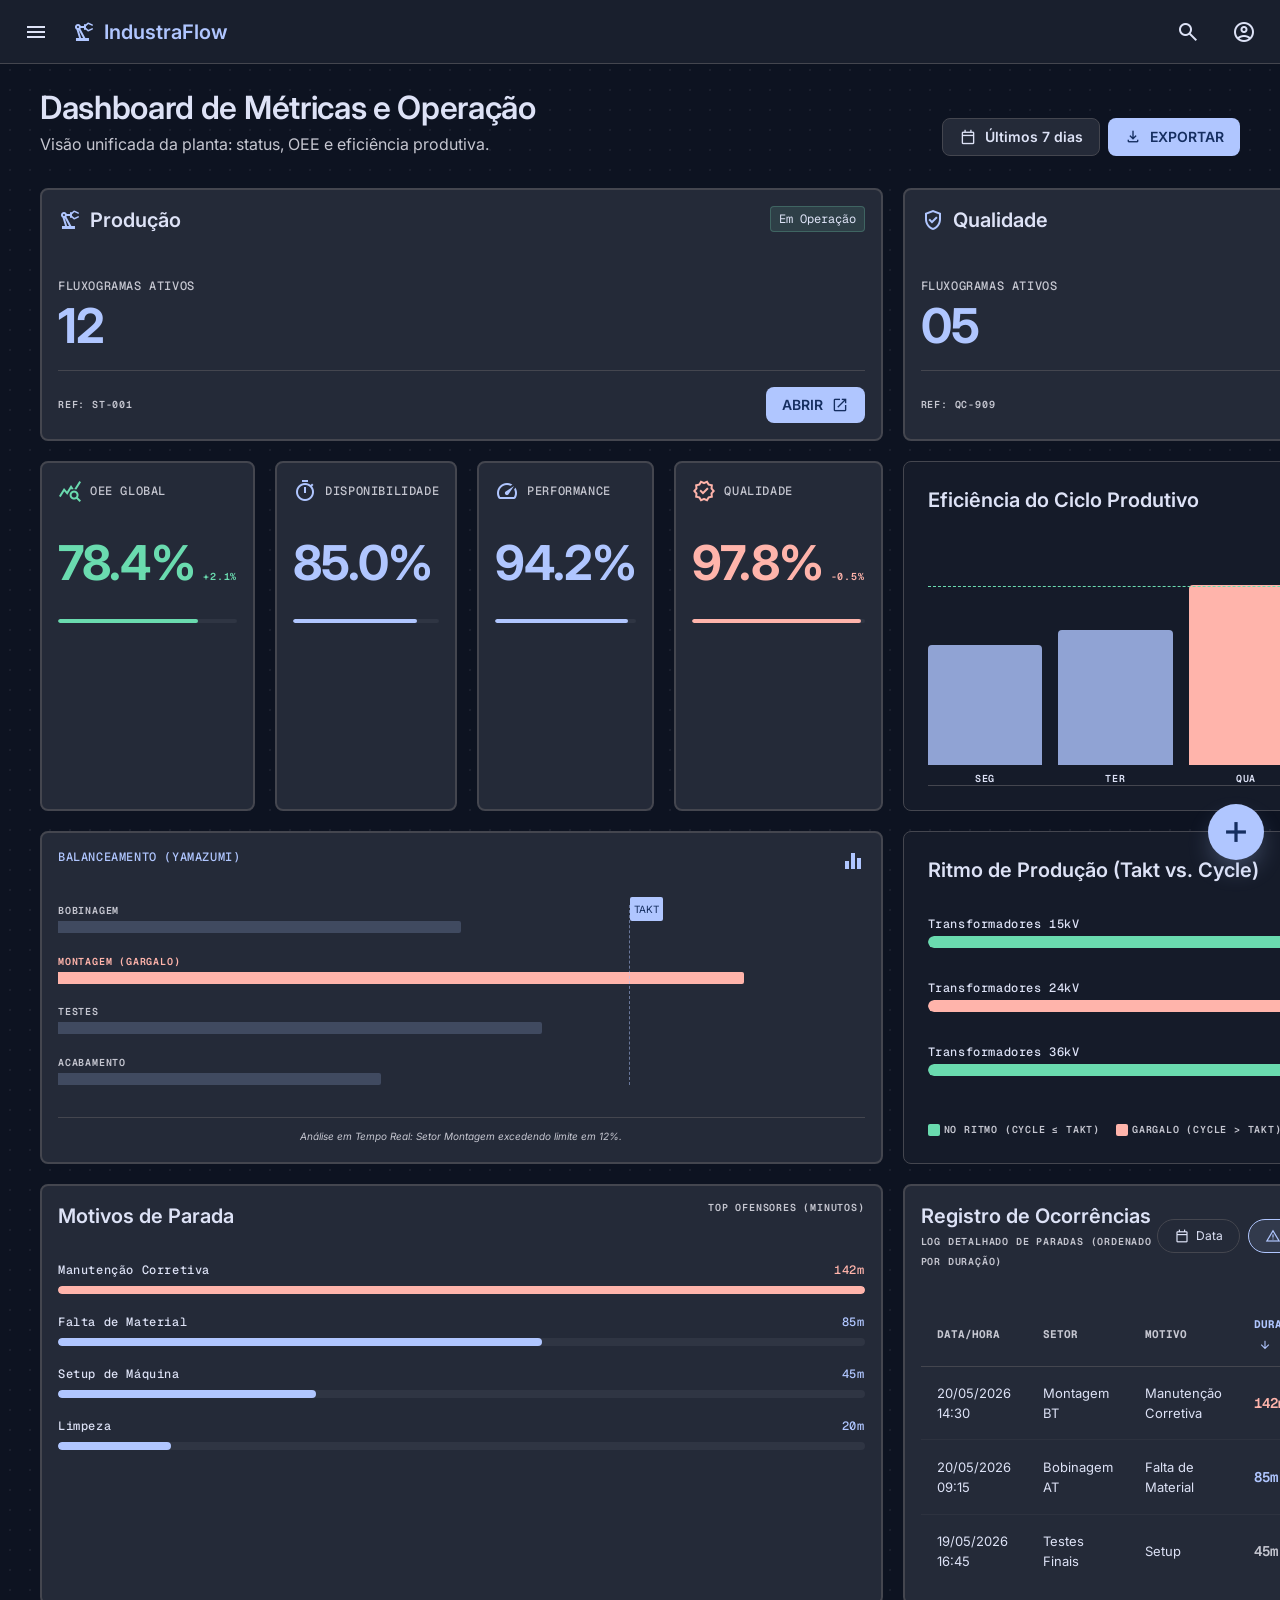
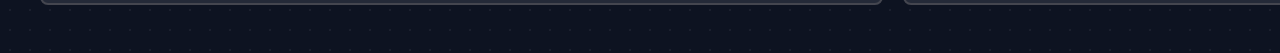
==== commit 537a814f: "feat: merge metrics into dashboard" ====
--- a/dashboard.html
+++ b/dashboard.html
@@ -47,7 +47,7 @@
         <span class="material-symbols-outlined">schema</span>
         <span class="font-label-md">EDITOR</span>
       </a>
-      <a href="#" class="nav-item">
+      <a href="metrics.html" class="nav-item">
         <span class="material-symbols-outlined">analytics</span>
         <span class="font-label-md">MÉTRICAS</span>
       </a>
@@ -66,15 +66,26 @@
 
   <main class="main-dashboard flow-grid">
     <!-- Welcome Section -->
-    <section class="welcome-sec">
-      <h2 class="font-headline-lg" style="margin-bottom:4px;">Bem-vindo, Operador</h2>
-      <p class="font-body-lg text-on-surface-variant">Visão geral da planta industrial e status dos fluxos operacionais.
-      </p>
+    <section class="welcome-sec" style="display: flex; justify-content: space-between; align-items: flex-end; margin-bottom: 32px;">
+      <div>
+        <h2 class="font-headline-lg" style="margin-bottom:4px;">Dashboard de Métricas e Operação</h2>
+        <p class="font-body-lg text-on-surface-variant">Visão unificada da planta: status, OEE e eficiência produtiva.</p>
+      </div>
+      <div style="display: flex; gap: 8px;">
+        <button class="btn-primary" style="background: var(--surface-container-high); color: var(--on-surface); border: 1px solid var(--outline-variant);">
+          <span class="material-symbols-outlined" style="font-size: 18px;">calendar_today</span>
+          Últimos 7 dias
+        </button>
+        <button class="btn-primary" onclick="window.location.href='export.html'">
+          <span class="material-symbols-outlined" style="font-size: 18px;">download</span>
+          EXPORTAR
+        </button>
+      </div>
     </section>
 
     <!-- Dashboard Grid -->
     <div class="dashboard-grid">
-      <!-- Setor Produção -->
+      <!-- 1. Operational Cards (from old dashboard) -->
       <div class="card col-4 status-bar-active">
         <div class="card-header">
           <div class="card-title-group">
@@ -95,7 +106,6 @@
         </div>
       </div>
 
-      <!-- Setor Qualidade -->
       <div class="card col-4 status-bar-maintenance">
         <div class="card-header">
           <div class="card-title-group">
@@ -116,7 +126,6 @@
         </div>
       </div>
 
-      <!-- Novo Fluxo -->
       <div class="card col-4 status-bar-active">
         <div class="card-header">
           <div class="card-title-group">
@@ -137,11 +146,151 @@
         </div>
       </div>
 
-      <!-- Status Takt -->
+      <!-- 2. OEE KPIs (from metrics) -->
+      <div class="card col-3">
+        <div class="card-header">
+          <div class="card-title-group">
+            <span class="material-symbols-outlined text-tertiary">query_stats</span>
+            <h3 class="font-label-md text-on-surface-variant">OEE GLOBAL</h3>
+          </div>
+        </div>
+        <div class="card-body" style="margin-top: 16px;">
+          <div style="display: flex; align-items: baseline; gap: 8px;">
+            <span class="font-display-lg text-tertiary">78.4%</span>
+            <span class="font-label-sm text-tertiary">+2.1%</span>
+          </div>
+        </div>
+        <div class="progress-track mt-sm" style="height: 4px; margin-top: 12px;">
+          <div class="progress-fill bg-tertiary" style="width: 78.4%"></div>
+        </div>
+      </div>
+
+      <div class="card col-3">
+        <div class="card-header">
+          <div class="card-title-group">
+            <span class="material-symbols-outlined text-primary">timer</span>
+            <h3 class="font-label-md text-on-surface-variant">DISPONIBILIDADE</h3>
+          </div>
+        </div>
+        <div class="card-body" style="margin-top: 16px;">
+          <div style="display: flex; align-items: baseline; gap: 8px;">
+            <span class="font-display-lg text-primary">85.0%</span>
+          </div>
+        </div>
+        <div class="progress-track mt-sm" style="height: 4px; margin-top: 12px;">
+          <div class="progress-fill" style="background: var(--primary); width: 85%"></div>
+        </div>
+      </div>
+
+      <div class="card col-3">
+        <div class="card-header">
+          <div class="card-title-group">
+            <span class="material-symbols-outlined text-primary">speed</span>
+            <h3 class="font-label-md text-on-surface-variant">PERFORMANCE</h3>
+          </div>
+        </div>
+        <div class="card-body" style="margin-top: 16px;">
+          <div style="display: flex; align-items: baseline; gap: 8px;">
+            <span class="font-display-lg text-primary">94.2%</span>
+          </div>
+        </div>
+        <div class="progress-track mt-sm" style="height: 4px; margin-top: 12px;">
+          <div class="progress-fill" style="background: var(--primary); width: 94.2%"></div>
+        </div>
+      </div>
+
+      <div class="card col-3">
+        <div class="card-header">
+          <div class="card-title-group">
+            <span class="material-symbols-outlined text-error">verified</span>
+            <h3 class="font-label-md text-on-surface-variant">QUALIDADE</h3>
+          </div>
+        </div>
+        <div class="card-body" style="margin-top: 16px;">
+          <div style="display: flex; align-items: baseline; gap: 8px;">
+            <span class="font-display-lg text-error">97.8%</span>
+            <span class="font-label-sm text-error">-0.5%</span>
+          </div>
+        </div>
+        <div class="progress-track mt-sm" style="height: 4px; margin-top: 12px;">
+          <div class="progress-fill bg-error" style="width: 97.8%"></div>
+        </div>
+      </div>
+
+      <!-- 3. Takt vs Cycle Bar Chart (from metrics) + YAMAZUMI (from dashboard) -->
+      <div class="card col-8 status-card">
+        <div class="card-header" style="margin-bottom:16px;">
+          <h4 class="font-headline-sm">Eficiência do Ciclo Produtivo</h4>
+          <span class="font-label-sm text-on-surface-variant">Histórico Semanal (Minutos por unidade)</span>
+        </div>
+        <div style="height: 240px; display: flex; align-items: flex-end; gap: 16px; padding-top: 24px; position: relative; border-bottom: 1px solid var(--outline-variant);">
+          <!-- Takt Line -->
+          <div style="position: absolute; top: 40px; left: 0; width: 100%; border-top: 1px dashed var(--tertiary);">
+             <span style="position: absolute; right: 0; top: -20px; font-size: 10px; color: var(--tertiary);">TAKT: 45m</span>
+          </div>
+          
+          <!-- Bars -->
+          <div style="flex: 1; display: flex; flex-direction: column; align-items: center; gap: 8px;">
+            <div style="width: 100%; background: var(--primary); height: 120px; border-radius: 4px 4px 0 0; opacity: 0.8; transition: var(--transition-fluid); cursor: pointer;" onmouseover="this.style.opacity='1'" onmouseout="this.style.opacity='0.8'"></div>
+            <span class="font-label-sm">SEG</span>
+          </div>
+          <div style="flex: 1; display: flex; flex-direction: column; align-items: center; gap: 8px;">
+            <div style="width: 100%; background: var(--primary); height: 135px; border-radius: 4px 4px 0 0; opacity: 0.8; transition: var(--transition-fluid); cursor: pointer;" onmouseover="this.style.opacity='1'" onmouseout="this.style.opacity='0.8'"></div>
+            <span class="font-label-sm">TER</span>
+          </div>
+          <div style="flex: 1; display: flex; flex-direction: column; align-items: center; gap: 8px;">
+            <div style="width: 100%; background: var(--error); height: 180px; border-radius: 4px 4px 0 0; transition: var(--transition-fluid); cursor: pointer;" onmouseover="this.style.filter='brightness(1.2)'" onmouseout="this.style.filter='none'"></div>
+            <span class="font-label-sm">QUA</span>
+          </div>
+          <div style="flex: 1; display: flex; flex-direction: column; align-items: center; gap: 8px;">
+            <div style="width: 100%; background: var(--primary); height: 140px; border-radius: 4px 4px 0 0; opacity: 0.8; transition: var(--transition-fluid); cursor: pointer;" onmouseover="this.style.opacity='1'" onmouseout="this.style.opacity='0.8'"></div>
+            <span class="font-label-sm">QUI</span>
+          </div>
+          <div style="flex: 1; display: flex; flex-direction: column; align-items: center; gap: 8px;">
+            <div style="width: 100%; background: var(--tertiary); height: 110px; border-radius: 4px 4px 0 0; transition: var(--transition-fluid); cursor: pointer;" onmouseover="this.style.filter='brightness(1.2)'" onmouseout="this.style.filter='none'"></div>
+            <span class="font-label-sm">SEX</span>
+          </div>
+        </div>
+      </div>
+
+      <div class="card col-4">
+        <div class="card-header" style="margin-bottom:16px;">
+          <span class="font-label-md text-primary font-bold">BALANCEAMENTO (YAMAZUMI)</span>
+          <span class="material-symbols-outlined text-primary">equalizer</span>
+        </div>
+
+        <div style="position:relative; height:180px; display:flex; flex-direction:column; justify-content:space-between;">
+          <div style="position:absolute; right:25%; top:0; bottom:0; border-left:1px dashed rgba(176,198,255,0.5); z-index:10; display:flex; flex-direction:column; align-items:center;">
+            <span style="background:var(--primary); color:var(--on-primary); font-size:10px; padding:2px 4px; border-radius:2px; transform:translateY(-8px);">TAKT</span>
+          </div>
+
+          <div style="display:flex; flex-direction:column; gap:4px;">
+            <span class="font-label-sm text-on-surface-variant">Bobinagem</span>
+            <div style="height:12px; background:rgba(176,198,255,0.2); width:50%; border-radius:0 2px 2px 0;"></div>
+          </div>
+          <div style="display:flex; flex-direction:column; gap:4px;">
+            <span class="font-label-sm text-error font-bold">Montagem (Gargalo)</span>
+            <div style="height:12px; background:var(--error); width:85%; border-radius:0 2px 2px 0;"></div>
+          </div>
+          <div style="display:flex; flex-direction:column; gap:4px;">
+            <span class="font-label-sm text-on-surface-variant">Testes</span>
+            <div style="height:12px; background:rgba(176,198,255,0.2); width:60%; border-radius:0 2px 2px 0;"></div>
+          </div>
+          <div style="display:flex; flex-direction:column; gap:4px;">
+            <span class="font-label-sm text-on-surface-variant">Acabamento</span>
+            <div style="height:12px; background:rgba(176,198,255,0.2); width:40%; border-radius:0 2px 2px 0;"></div>
+          </div>
+        </div>
+        <p style="font-size:10px; color:var(--on-surface-variant); font-style:italic; text-align:center; border-top:1px solid var(--outline-variant); padding-top:8px; margin-top:16px;">
+          Análise em Tempo Real: Setor Montagem excedendo limite em 12%.
+        </p>
+      </div>
+
+      <!-- 4. Ritmo de Produção (Progress from old dashboard) + Pareto (from metrics) -->
       <div class="card col-8 status-card">
         <div class="card-header" style="margin-bottom:16px;">
           <h4 class="font-headline-sm">Ritmo de Produção (Takt vs. Cycle)</h4>
-          <span class="font-label-sm text-on-surface-variant">Minutos / Unidade</span>
+          <span class="font-label-sm text-on-surface-variant">Por Modelo de Transformador</span>
         </div>
 
         <div class="progress-item">
@@ -186,57 +335,112 @@
         </div>
       </div>
 
-      <!-- Right Side Sidebar Info -->
-      <div class="col-4" style="display:flex; flex-direction:column; gap:20px;">
-        <div class="card"
-          style="flex-direction:row; justify-content:space-between; align-items:center; cursor:pointer;">
-          <div style="display:flex; align-items:center; gap:16px;">
-            <div style="padding:8px; background:var(--surface-container-highest); border-radius:4px;">
-              <span class="material-symbols-outlined text-primary">history</span>
-            </div>
-            <span class="font-label-md text-on-surface">HISTÓRICO</span>
-          </div>
-          <span class="material-symbols-outlined text-on-surface-variant">arrow_forward</span>
-        </div>
-
-        <div class="card">
-          <div class="card-header" style="margin-bottom:16px;">
-            <span class="font-label-md text-primary font-bold">BALANCEAMENTO (YAMAZUMI)</span>
-            <span class="material-symbols-outlined text-primary">equalizer</span>
-          </div>
-
-          <div
-            style="position:relative; height:180px; display:flex; flex-direction:column; justify-content:space-between;">
-            <div
-              style="position:absolute; right:25%; top:0; bottom:0; border-left:1px dashed rgba(176,198,255,0.5); z-index:10; display:flex; flex-direction:column; align-items:center;">
-              <span
-                style="background:var(--primary); color:var(--on-primary); font-size:10px; padding:2px 4px; border-radius:2px; transform:translateY(-8px);">TAKT</span>
-            </div>
-
-            <div style="display:flex; flex-direction:column; gap:4px;">
-              <span class="font-label-sm text-on-surface-variant">Bobinagem</span>
-              <div style="height:12px; background:rgba(176,198,255,0.2); width:50%; border-radius:0 2px 2px 0;"></div>
-            </div>
-            <div style="display:flex; flex-direction:column; gap:4px;">
-              <span class="font-label-sm text-error font-bold">Montagem (Gargalo)</span>
-              <div style="height:12px; background:var(--error); width:85%; border-radius:0 2px 2px 0;"></div>
-            </div>
-            <div style="display:flex; flex-direction:column; gap:4px;">
-              <span class="font-label-sm text-on-surface-variant">Testes</span>
-              <div style="height:12px; background:rgba(176,198,255,0.2); width:60%; border-radius:0 2px 2px 0;"></div>
-            </div>
-            <div style="display:flex; flex-direction:column; gap:4px;">
-              <span class="font-label-sm text-on-surface-variant">Acabamento</span>
-              <div style="height:12px; background:rgba(176,198,255,0.2); width:40%; border-radius:0 2px 2px 0;"></div>
-            </div>
-          </div>
-          <p
-            style="font-size:10px; color:var(--on-surface-variant); font-style:italic; text-align:center; border-top:1px solid var(--outline-variant); padding-top:8px; margin-top:16px;">
-            Análise em Tempo Real: Setor Montagem excedendo limite em 12%.
-          </p>
-        </div>
-      </div>
-
+      <div class="card col-4">
+        <div class="card-header" style="margin-bottom:16px;">
+          <h4 class="font-headline-sm">Motivos de Parada</h4>
+          <span class="font-label-sm text-on-surface-variant">Top ofensores (Minutos)</span>
+        </div>
+        <div style="display: flex; flex-direction: column; gap: 20px;">
+          <div>
+            <div style="display: flex; justify-content: space-between; margin-bottom: 8px;">
+              <span class="font-label-md">Manutenção Corretiva</span>
+              <span class="font-label-md text-error">142m</span>
+            </div>
+            <div class="progress-track" style="height: 8px;">
+              <div class="progress-fill bg-error" style="width: 100%"></div>
+            </div>
+          </div>
+          <div>
+            <div style="display: flex; justify-content: space-between; margin-bottom: 8px;">
+              <span class="font-label-md">Falta de Material</span>
+              <span class="font-label-md text-primary">85m</span>
+            </div>
+            <div class="progress-track" style="height: 8px;">
+              <div class="progress-fill" style="background: var(--primary); width: 60%"></div>
+            </div>
+          </div>
+          <div>
+            <div style="display: flex; justify-content: space-between; margin-bottom: 8px;">
+              <span class="font-label-md">Setup de Máquina</span>
+              <span class="font-label-md text-primary">45m</span>
+            </div>
+            <div class="progress-track" style="height: 8px;">
+              <div class="progress-fill" style="background: var(--primary); width: 32%"></div>
+            </div>
+          </div>
+          <div>
+            <div style="display: flex; justify-content: space-between; margin-bottom: 8px;">
+              <span class="font-label-md">Limpeza</span>
+              <span class="font-label-md text-primary">20m</span>
+            </div>
+            <div class="progress-track" style="height: 8px;">
+              <div class="progress-fill" style="background: var(--primary); width: 14%"></div>
+            </div>
+          </div>
+        </div>
+      </div>
+
+      <!-- 5. Tabela de Auditoria (from metrics) -->
+      <div class="card col-12">
+        <div class="card-header" style="margin-bottom:16px;">
+          <div style="display: flex; justify-content: space-between; width: 100%; align-items: center;">
+            <div>
+              <h4 class="font-headline-sm">Registro de Ocorrências</h4>
+              <span class="font-label-sm text-on-surface-variant">Log detalhado de paradas (Ordenado por Duração)</span>
+            </div>
+            <div style="display: flex; gap: 8px;">
+              <div style="padding: 6px 16px; border: 1px solid var(--outline-variant); border-radius: 20px; font-size: 12px; display: flex; align-items: center; gap: 6px; cursor: pointer; background: var(--surface-container-high); transition: var(--transition-fluid);" onmouseover="this.style.borderColor='var(--primary)'" onmouseout="this.style.borderColor='var(--outline-variant)'">
+                <span class="material-symbols-outlined" style="font-size: 16px;">calendar_today</span>
+                Data
+              </div>
+              <div style="padding: 6px 16px; border: 1px solid var(--primary); border-radius: 20px; font-size: 12px; display: flex; align-items: center; gap: 6px; cursor: pointer; background: rgba(176,198,255,0.1); color: var(--primary);">
+                <span class="material-symbols-outlined" style="font-size: 16px;">warning</span>
+                Motivo
+              </div>
+              <div style="padding: 6px 16px; border: 1px solid var(--outline-variant); border-radius: 20px; font-size: 12px; display: flex; align-items: center; gap: 6px; cursor: pointer; background: var(--surface-container-high); transition: var(--transition-fluid);" onmouseover="this.style.borderColor='var(--primary)'" onmouseout="this.style.borderColor='var(--outline-variant)'">
+                <span class="material-symbols-outlined" style="font-size: 16px;">category</span>
+                Tipo
+              </div>
+            </div>
+          </div>
+        </div>
+        <div style="overflow-x: auto;">
+          <table style="width: 100%; text-align: left; border-collapse: collapse;">
+            <thead>
+              <tr style="border-bottom: 1px solid var(--outline-variant);">
+                <th style="padding: 12px 16px; font-family: var(--font-mono); font-size: 11px; color: var(--on-surface-variant);">DATA/HORA</th>
+                <th style="padding: 12px 16px; font-family: var(--font-mono); font-size: 11px; color: var(--on-surface-variant);">SETOR</th>
+                <th style="padding: 12px 16px; font-family: var(--font-mono); font-size: 11px; color: var(--on-surface-variant);">MOTIVO</th>
+                <th style="padding: 12px 16px; font-family: var(--font-mono); font-size: 11px; color: var(--primary);">DURAÇÃO <span class="material-symbols-outlined" style="font-size:14px; vertical-align:middle; margin-left: 4px;">arrow_downward</span></th>
+                <th style="padding: 12px 16px; font-family: var(--font-mono); font-size: 11px; color: var(--on-surface-variant);">STATUS</th>
+              </tr>
+            </thead>
+            <tbody>
+              <tr style="border-bottom: 1px solid rgba(68, 70, 79, 0.3); transition: var(--transition-fluid); cursor: pointer;" onmouseover="this.style.backgroundColor='var(--surface-container-high)'" onmouseout="this.style.backgroundColor='transparent'">
+                <td style="padding: 16px; font-size: 13px; color: var(--on-surface);">20/05/2026 14:30</td>
+                <td style="padding: 16px; font-size: 13px; color: var(--on-surface);">Montagem BT</td>
+                <td style="padding: 16px; font-size: 13px; color: var(--on-surface);">Manutenção Corretiva</td>
+                <td style="padding: 16px; font-size: 14px; font-family: var(--font-mono); color: var(--error); font-weight: 600;">142m</td>
+                <td style="padding: 16px;"><span class="badge badge-maint">Resolvido</span></td>
+              </tr>
+              <tr style="border-bottom: 1px solid rgba(68, 70, 79, 0.3); transition: var(--transition-fluid); cursor: pointer;" onmouseover="this.style.backgroundColor='var(--surface-container-high)'" onmouseout="this.style.backgroundColor='transparent'">
+                <td style="padding: 16px; font-size: 13px; color: var(--on-surface);">20/05/2026 09:15</td>
+                <td style="padding: 16px; font-size: 13px; color: var(--on-surface);">Bobinagem AT</td>
+                <td style="padding: 16px; font-size: 13px; color: var(--on-surface);">Falta de Material</td>
+                <td style="padding: 16px; font-size: 14px; font-family: var(--font-mono); color: var(--primary); font-weight: 600;">85m</td>
+                <td style="padding: 16px;"><span class="badge badge-active">Em Andamento</span></td>
+              </tr>
+              <tr style="transition: var(--transition-fluid); cursor: pointer;" onmouseover="this.style.backgroundColor='var(--surface-container-high)'" onmouseout="this.style.backgroundColor='transparent'">
+                <td style="padding: 16px; font-size: 13px; color: var(--on-surface);">19/05/2026 16:45</td>
+                <td style="padding: 16px; font-size: 13px; color: var(--on-surface);">Testes Finais</td>
+                <td style="padding: 16px; font-size: 13px; color: var(--on-surface);">Setup</td>
+                <td style="padding: 16px; font-size: 14px; font-family: var(--font-mono); color: var(--on-surface-variant); font-weight: 600;">45m</td>
+                <td style="padding: 16px;"><span class="badge badge-maint">Resolvido</span></td>
+              </tr>
+            </tbody>
+          </table>
+        </div>
+      </div>
     </div>
   </main>
 
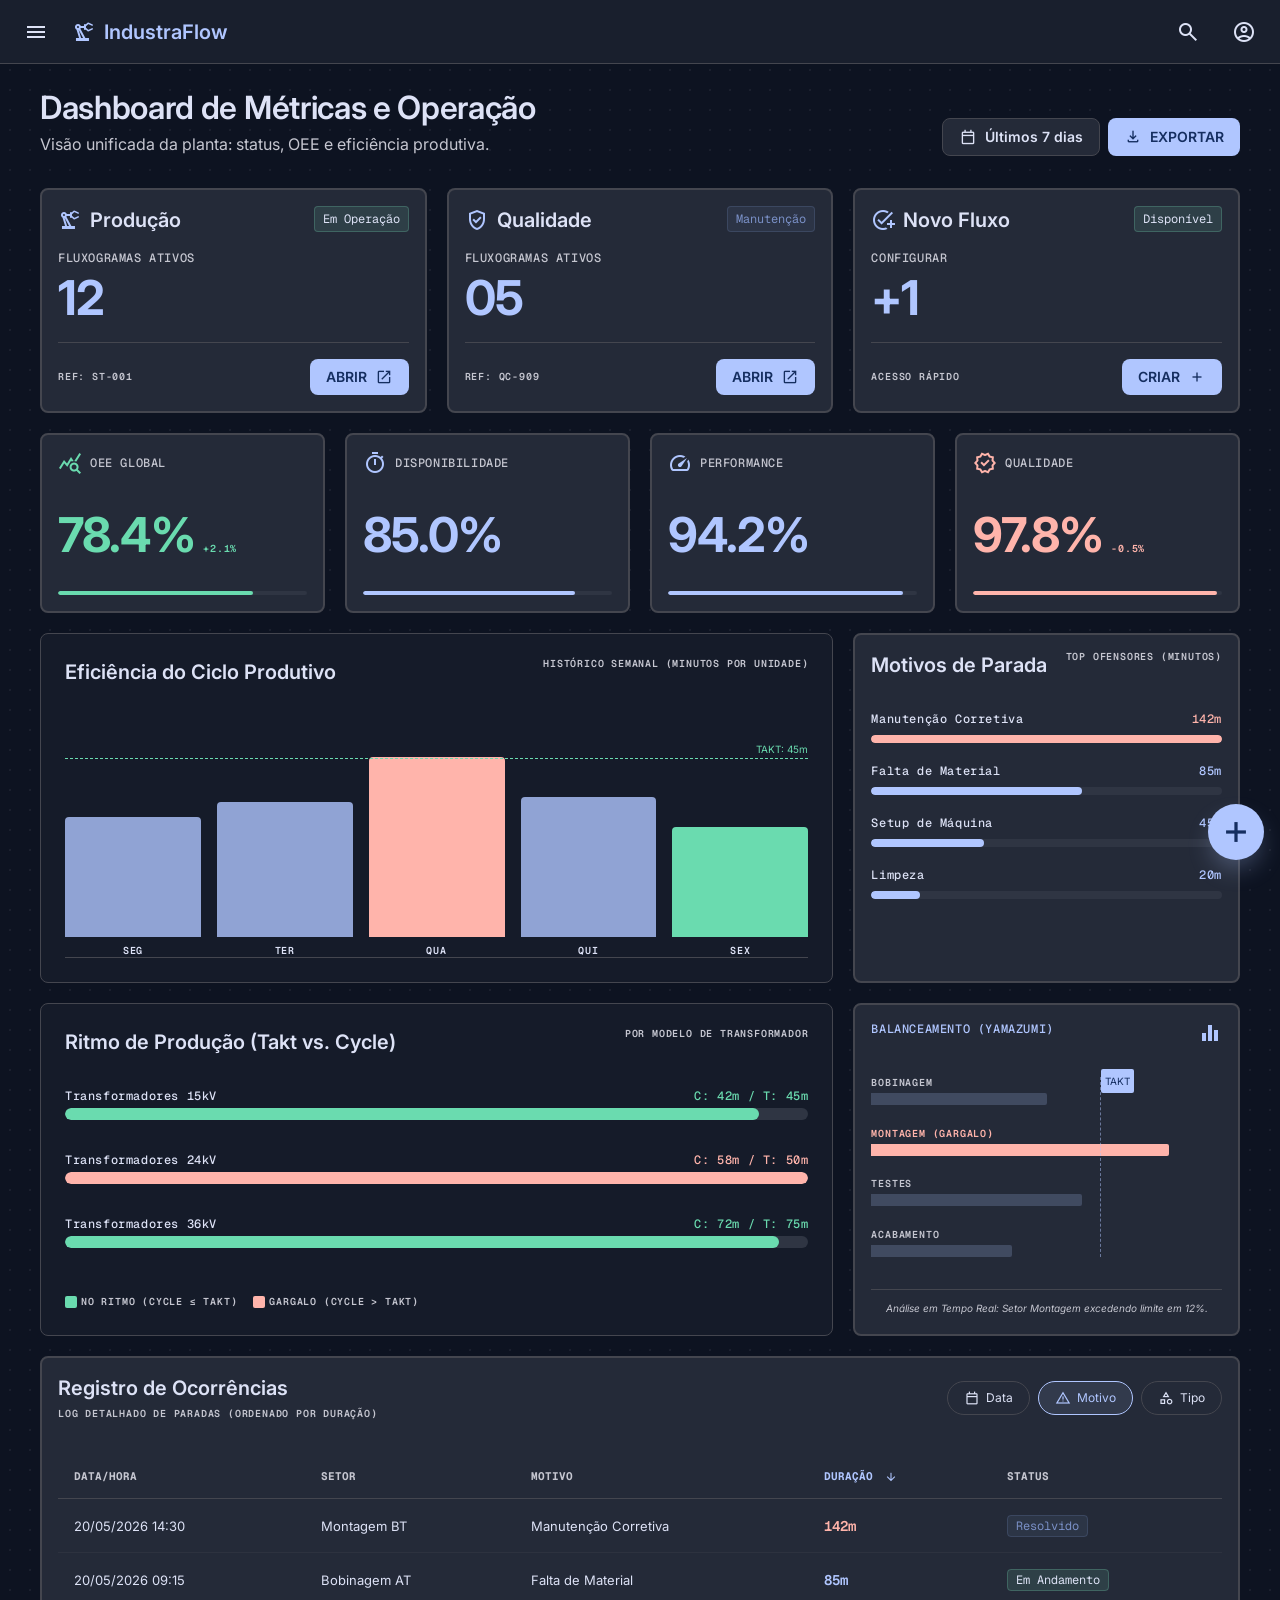
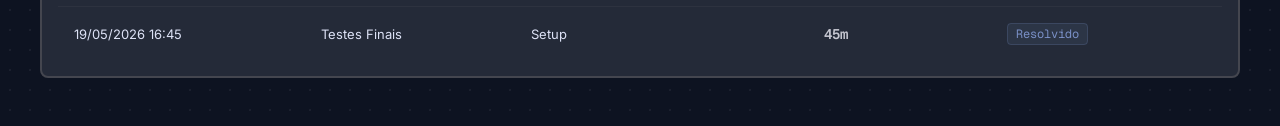
==== commit 560b81e1: "style: fix grid columns and reorder dashboard layout" ====
--- a/dashboard.html
+++ b/dashboard.html
@@ -47,10 +47,6 @@
         <span class="material-symbols-outlined">schema</span>
         <span class="font-label-md">EDITOR</span>
       </a>
-      <a href="metrics.html" class="nav-item">
-        <span class="material-symbols-outlined">analytics</span>
-        <span class="font-label-md">MÉTRICAS</span>
-      </a>
       <a href="#" class="nav-item">
         <span class="material-symbols-outlined">ios_share</span>
         <span class="font-label-md">COMPARTILHAR</span>
@@ -85,7 +81,7 @@
 
     <!-- Dashboard Grid -->
     <div class="dashboard-grid">
-      <!-- 1. Operational Cards (from old dashboard) -->
+      <!-- 1. Operational Cards -->
       <div class="card col-4 status-bar-active">
         <div class="card-header">
           <div class="card-title-group">
@@ -146,7 +142,7 @@
         </div>
       </div>
 
-      <!-- 2. OEE KPIs (from metrics) -->
+      <!-- 2. OEE KPIs -->
       <div class="card col-3">
         <div class="card-header">
           <div class="card-title-group">
@@ -217,19 +213,17 @@
         </div>
       </div>
 
-      <!-- 3. Takt vs Cycle Bar Chart (from metrics) + YAMAZUMI (from dashboard) -->
+      <!-- 3. Histórico e Paradas (Eficiência col-8 + Motivos col-4) -->
       <div class="card col-8 status-card">
         <div class="card-header" style="margin-bottom:16px;">
           <h4 class="font-headline-sm">Eficiência do Ciclo Produtivo</h4>
           <span class="font-label-sm text-on-surface-variant">Histórico Semanal (Minutos por unidade)</span>
         </div>
         <div style="height: 240px; display: flex; align-items: flex-end; gap: 16px; padding-top: 24px; position: relative; border-bottom: 1px solid var(--outline-variant);">
-          <!-- Takt Line -->
           <div style="position: absolute; top: 40px; left: 0; width: 100%; border-top: 1px dashed var(--tertiary);">
              <span style="position: absolute; right: 0; top: -20px; font-size: 10px; color: var(--tertiary);">TAKT: 45m</span>
           </div>
           
-          <!-- Bars -->
           <div style="flex: 1; display: flex; flex-direction: column; align-items: center; gap: 8px;">
             <div style="width: 100%; background: var(--primary); height: 120px; border-radius: 4px 4px 0 0; opacity: 0.8; transition: var(--transition-fluid); cursor: pointer;" onmouseover="this.style.opacity='1'" onmouseout="this.style.opacity='0.8'"></div>
             <span class="font-label-sm">SEG</span>
@@ -249,88 +243,6 @@
           <div style="flex: 1; display: flex; flex-direction: column; align-items: center; gap: 8px;">
             <div style="width: 100%; background: var(--tertiary); height: 110px; border-radius: 4px 4px 0 0; transition: var(--transition-fluid); cursor: pointer;" onmouseover="this.style.filter='brightness(1.2)'" onmouseout="this.style.filter='none'"></div>
             <span class="font-label-sm">SEX</span>
-          </div>
-        </div>
-      </div>
-
-      <div class="card col-4">
-        <div class="card-header" style="margin-bottom:16px;">
-          <span class="font-label-md text-primary font-bold">BALANCEAMENTO (YAMAZUMI)</span>
-          <span class="material-symbols-outlined text-primary">equalizer</span>
-        </div>
-
-        <div style="position:relative; height:180px; display:flex; flex-direction:column; justify-content:space-between;">
-          <div style="position:absolute; right:25%; top:0; bottom:0; border-left:1px dashed rgba(176,198,255,0.5); z-index:10; display:flex; flex-direction:column; align-items:center;">
-            <span style="background:var(--primary); color:var(--on-primary); font-size:10px; padding:2px 4px; border-radius:2px; transform:translateY(-8px);">TAKT</span>
-          </div>
-
-          <div style="display:flex; flex-direction:column; gap:4px;">
-            <span class="font-label-sm text-on-surface-variant">Bobinagem</span>
-            <div style="height:12px; background:rgba(176,198,255,0.2); width:50%; border-radius:0 2px 2px 0;"></div>
-          </div>
-          <div style="display:flex; flex-direction:column; gap:4px;">
-            <span class="font-label-sm text-error font-bold">Montagem (Gargalo)</span>
-            <div style="height:12px; background:var(--error); width:85%; border-radius:0 2px 2px 0;"></div>
-          </div>
-          <div style="display:flex; flex-direction:column; gap:4px;">
-            <span class="font-label-sm text-on-surface-variant">Testes</span>
-            <div style="height:12px; background:rgba(176,198,255,0.2); width:60%; border-radius:0 2px 2px 0;"></div>
-          </div>
-          <div style="display:flex; flex-direction:column; gap:4px;">
-            <span class="font-label-sm text-on-surface-variant">Acabamento</span>
-            <div style="height:12px; background:rgba(176,198,255,0.2); width:40%; border-radius:0 2px 2px 0;"></div>
-          </div>
-        </div>
-        <p style="font-size:10px; color:var(--on-surface-variant); font-style:italic; text-align:center; border-top:1px solid var(--outline-variant); padding-top:8px; margin-top:16px;">
-          Análise em Tempo Real: Setor Montagem excedendo limite em 12%.
-        </p>
-      </div>
-
-      <!-- 4. Ritmo de Produção (Progress from old dashboard) + Pareto (from metrics) -->
-      <div class="card col-8 status-card">
-        <div class="card-header" style="margin-bottom:16px;">
-          <h4 class="font-headline-sm">Ritmo de Produção (Takt vs. Cycle)</h4>
-          <span class="font-label-sm text-on-surface-variant">Por Modelo de Transformador</span>
-        </div>
-
-        <div class="progress-item">
-          <div class="progress-header">
-            <span class="font-label-md">Transformadores 15kV</span>
-            <span class="font-label-md text-tertiary">C: 42m / T: 45m</span>
-          </div>
-          <div class="progress-track">
-            <div class="progress-fill bg-tertiary" style="width: 93.3%"></div>
-          </div>
-        </div>
-
-        <div class="progress-item">
-          <div class="progress-header">
-            <span class="font-label-md">Transformadores 24kV</span>
-            <span class="font-label-md text-error">C: 58m / T: 50m</span>
-          </div>
-          <div class="progress-track">
-            <div class="progress-fill bg-error" style="width: 100%"></div>
-          </div>
-        </div>
-
-        <div class="progress-item">
-          <div class="progress-header">
-            <span class="font-label-md">Transformadores 36kV</span>
-            <span class="font-label-md text-tertiary">C: 72m / T: 75m</span>
-          </div>
-          <div class="progress-track">
-            <div class="progress-fill bg-tertiary" style="width: 96%"></div>
-          </div>
-        </div>
-
-        <div style="display:flex; gap:16px; margin-top:16px;">
-          <div style="display:flex; align-items:center; gap:4px;">
-            <div style="width:12px; height:12px; border-radius:2px;" class="bg-tertiary"></div>
-            <span class="font-label-sm text-on-surface-variant">No Ritmo (Cycle ≤ Takt)</span>
-          </div>
-          <div style="display:flex; align-items:center; gap:4px;">
-            <div style="width:12px; height:12px; border-radius:2px;" class="bg-error"></div>
-            <span class="font-label-sm text-on-surface-variant">Gargalo (Cycle > Takt)</span>
           </div>
         </div>
       </div>
@@ -378,6 +290,88 @@
             </div>
           </div>
         </div>
+      </div>
+
+      <!-- 4. Ritmo Atual e Gargalos (Ritmo col-8 + Yamazumi col-4) -->
+      <div class="card col-8 status-card">
+        <div class="card-header" style="margin-bottom:16px;">
+          <h4 class="font-headline-sm">Ritmo de Produção (Takt vs. Cycle)</h4>
+          <span class="font-label-sm text-on-surface-variant">Por Modelo de Transformador</span>
+        </div>
+
+        <div class="progress-item">
+          <div class="progress-header">
+            <span class="font-label-md">Transformadores 15kV</span>
+            <span class="font-label-md text-tertiary">C: 42m / T: 45m</span>
+          </div>
+          <div class="progress-track">
+            <div class="progress-fill bg-tertiary" style="width: 93.3%"></div>
+          </div>
+        </div>
+
+        <div class="progress-item">
+          <div class="progress-header">
+            <span class="font-label-md">Transformadores 24kV</span>
+            <span class="font-label-md text-error">C: 58m / T: 50m</span>
+          </div>
+          <div class="progress-track">
+            <div class="progress-fill bg-error" style="width: 100%"></div>
+          </div>
+        </div>
+
+        <div class="progress-item">
+          <div class="progress-header">
+            <span class="font-label-md">Transformadores 36kV</span>
+            <span class="font-label-md text-tertiary">C: 72m / T: 75m</span>
+          </div>
+          <div class="progress-track">
+            <div class="progress-fill bg-tertiary" style="width: 96%"></div>
+          </div>
+        </div>
+
+        <div style="display:flex; gap:16px; margin-top:16px;">
+          <div style="display:flex; align-items:center; gap:4px;">
+            <div style="width:12px; height:12px; border-radius:2px;" class="bg-tertiary"></div>
+            <span class="font-label-sm text-on-surface-variant">No Ritmo (Cycle ≤ Takt)</span>
+          </div>
+          <div style="display:flex; align-items:center; gap:4px;">
+            <div style="width:12px; height:12px; border-radius:2px;" class="bg-error"></div>
+            <span class="font-label-sm text-on-surface-variant">Gargalo (Cycle > Takt)</span>
+          </div>
+        </div>
+      </div>
+
+      <div class="card col-4">
+        <div class="card-header" style="margin-bottom:16px;">
+          <span class="font-label-md text-primary font-bold">BALANCEAMENTO (YAMAZUMI)</span>
+          <span class="material-symbols-outlined text-primary">equalizer</span>
+        </div>
+
+        <div style="position:relative; height:180px; display:flex; flex-direction:column; justify-content:space-between;">
+          <div style="position:absolute; right:25%; top:0; bottom:0; border-left:1px dashed rgba(176,198,255,0.5); z-index:10; display:flex; flex-direction:column; align-items:center;">
+            <span style="background:var(--primary); color:var(--on-primary); font-size:10px; padding:2px 4px; border-radius:2px; transform:translateY(-8px);">TAKT</span>
+          </div>
+
+          <div style="display:flex; flex-direction:column; gap:4px;">
+            <span class="font-label-sm text-on-surface-variant">Bobinagem</span>
+            <div style="height:12px; background:rgba(176,198,255,0.2); width:50%; border-radius:0 2px 2px 0;"></div>
+          </div>
+          <div style="display:flex; flex-direction:column; gap:4px;">
+            <span class="font-label-sm text-error font-bold">Montagem (Gargalo)</span>
+            <div style="height:12px; background:var(--error); width:85%; border-radius:0 2px 2px 0;"></div>
+          </div>
+          <div style="display:flex; flex-direction:column; gap:4px;">
+            <span class="font-label-sm text-on-surface-variant">Testes</span>
+            <div style="height:12px; background:rgba(176,198,255,0.2); width:60%; border-radius:0 2px 2px 0;"></div>
+          </div>
+          <div style="display:flex; flex-direction:column; gap:4px;">
+            <span class="font-label-sm text-on-surface-variant">Acabamento</span>
+            <div style="height:12px; background:rgba(176,198,255,0.2); width:40%; border-radius:0 2px 2px 0;"></div>
+          </div>
+        </div>
+        <p style="font-size:10px; color:var(--on-surface-variant); font-style:italic; text-align:center; border-top:1px solid var(--outline-variant); padding-top:8px; margin-top:16px;">
+          Análise em Tempo Real: Setor Montagem excedendo limite em 12%.
+        </p>
       </div>
 
       <!-- 5. Tabela de Auditoria (from metrics) -->
--- a/style.css
+++ b/style.css
@@ -280,8 +280,11 @@
   transition: var(--transition-fluid);
 }
 .card:hover { border-color: var(--primary); transform: translateY(-2px); box-shadow: 0 8px 24px rgba(0, 0, 0, 0.1); }
+.col-3 { grid-column: span 3; }
 .col-4 { grid-column: span 4; }
+.col-6 { grid-column: span 6; }
 .col-8 { grid-column: span 8; }
+.col-12 { grid-column: span 12; }
 
 .card-header { display: flex; justify-content: space-between; align-items: flex-start; }
 .card-title-group { display: flex; align-items: center; gap: var(--spacing-sm); }
